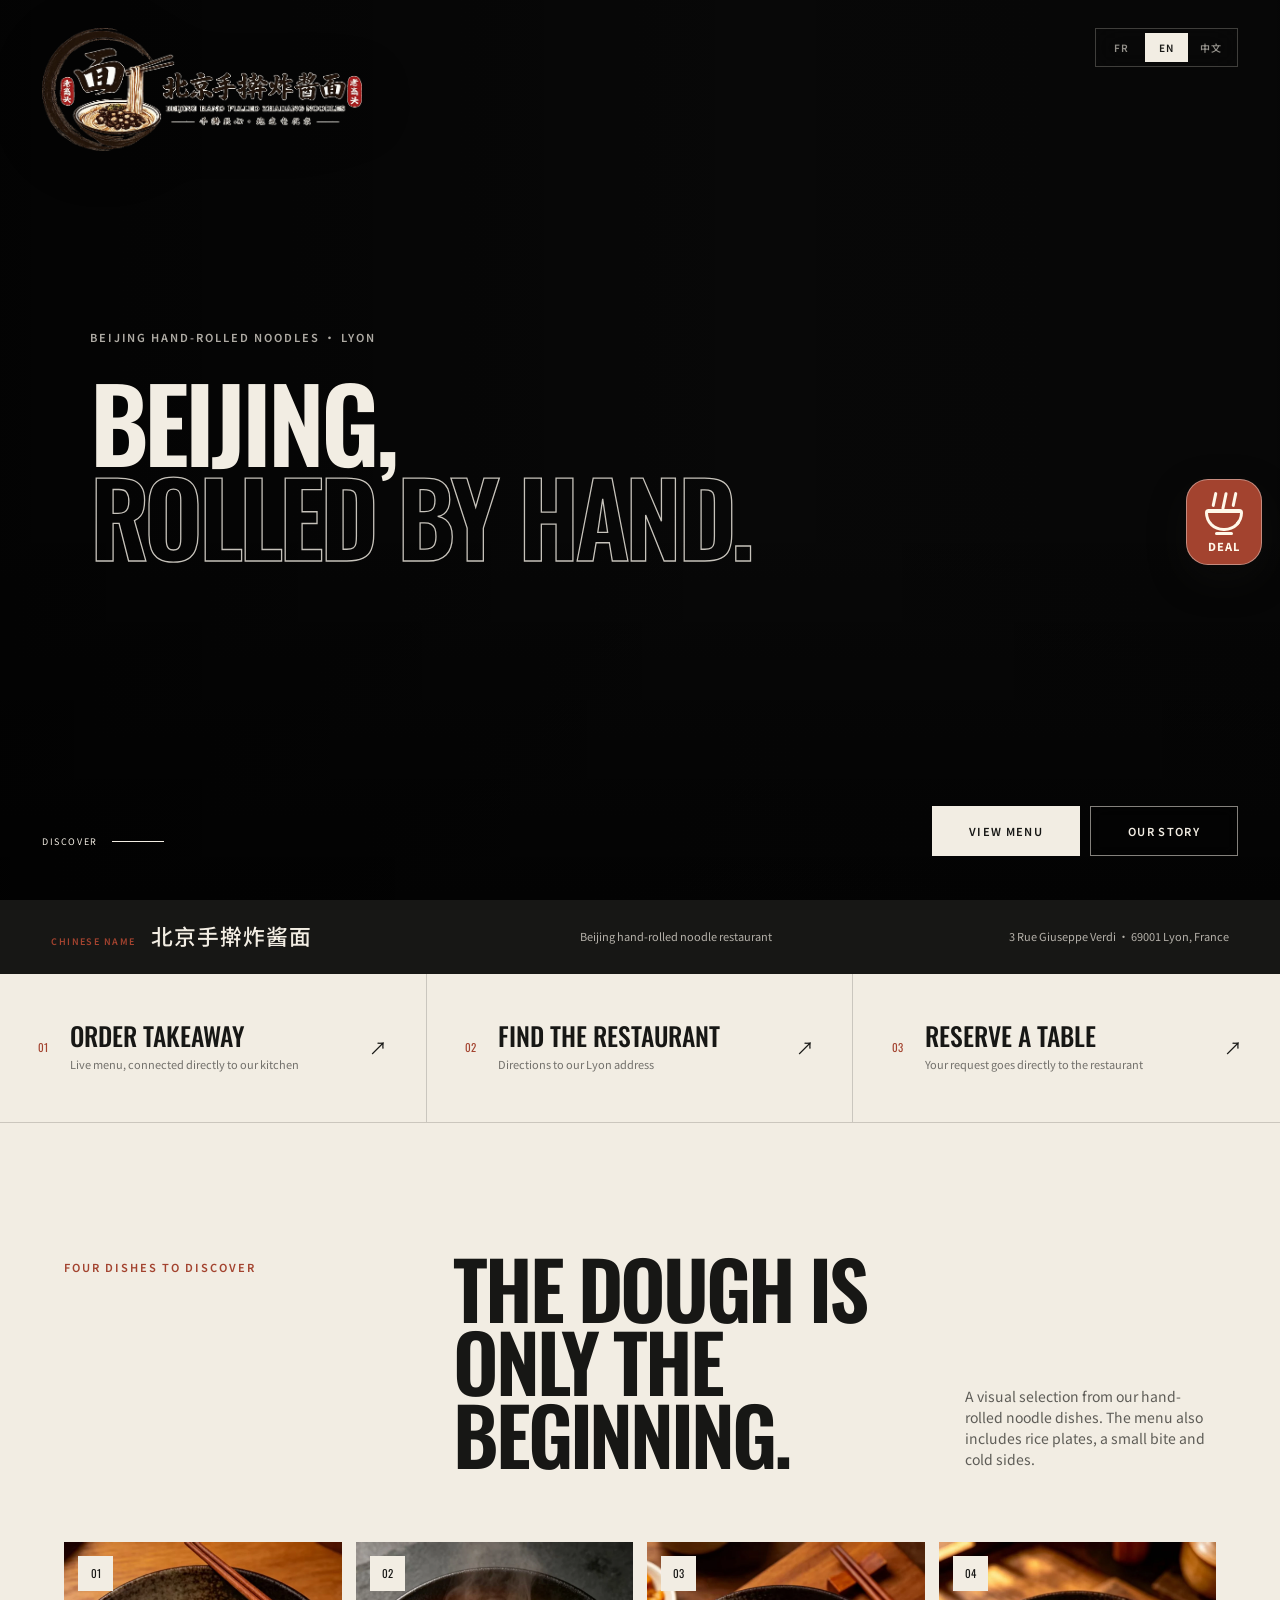
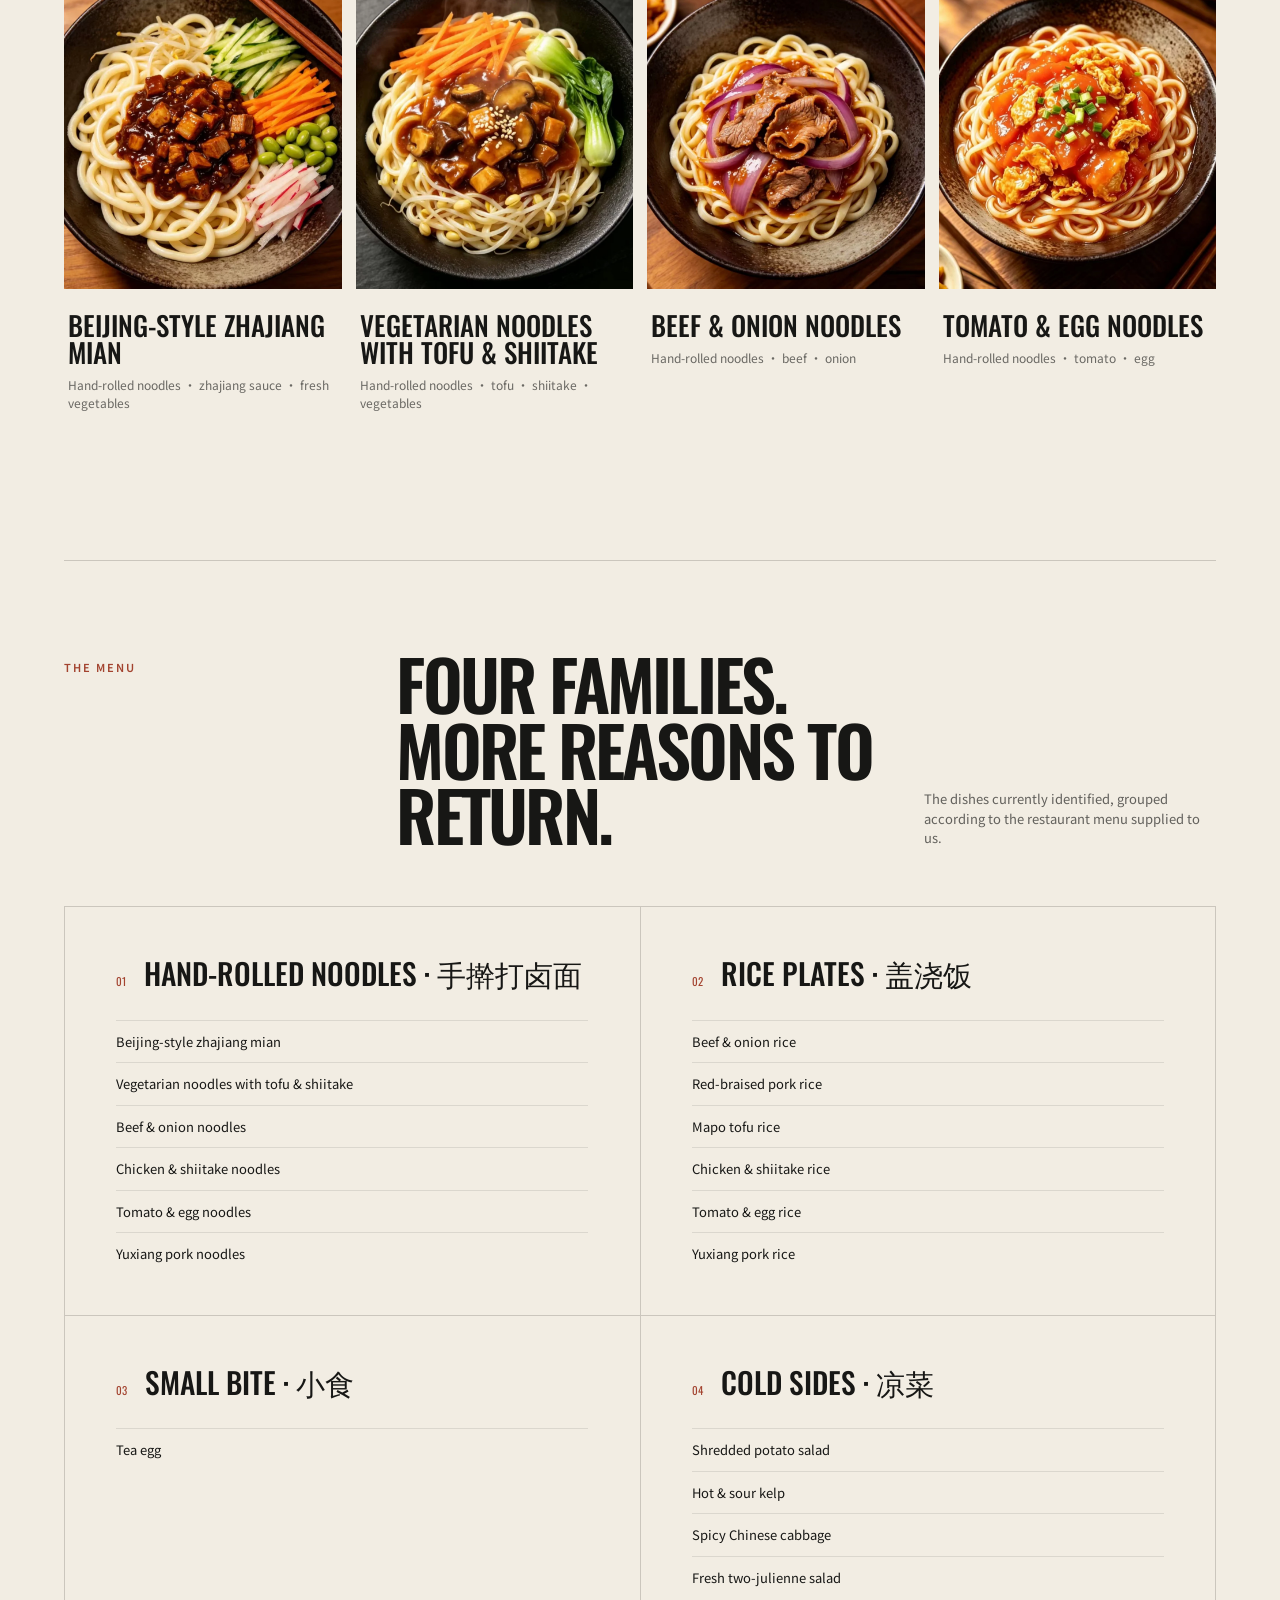
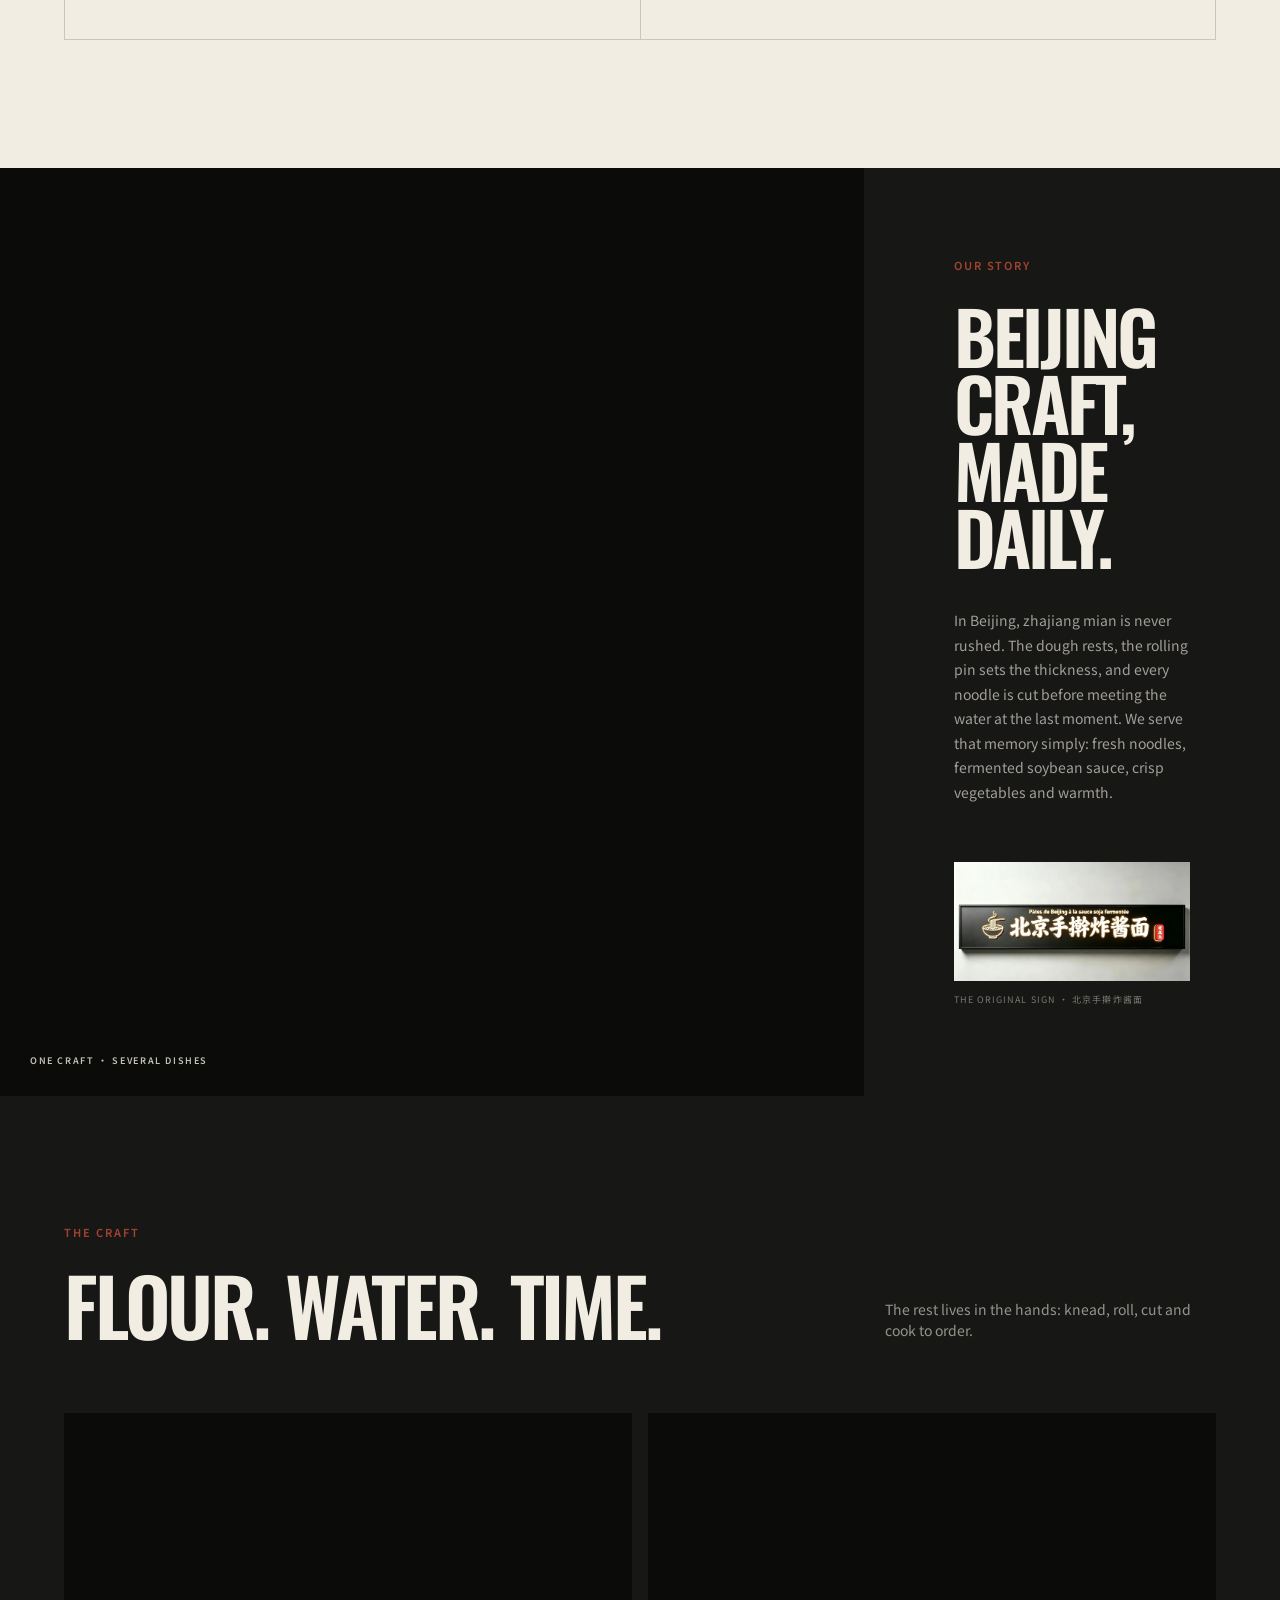
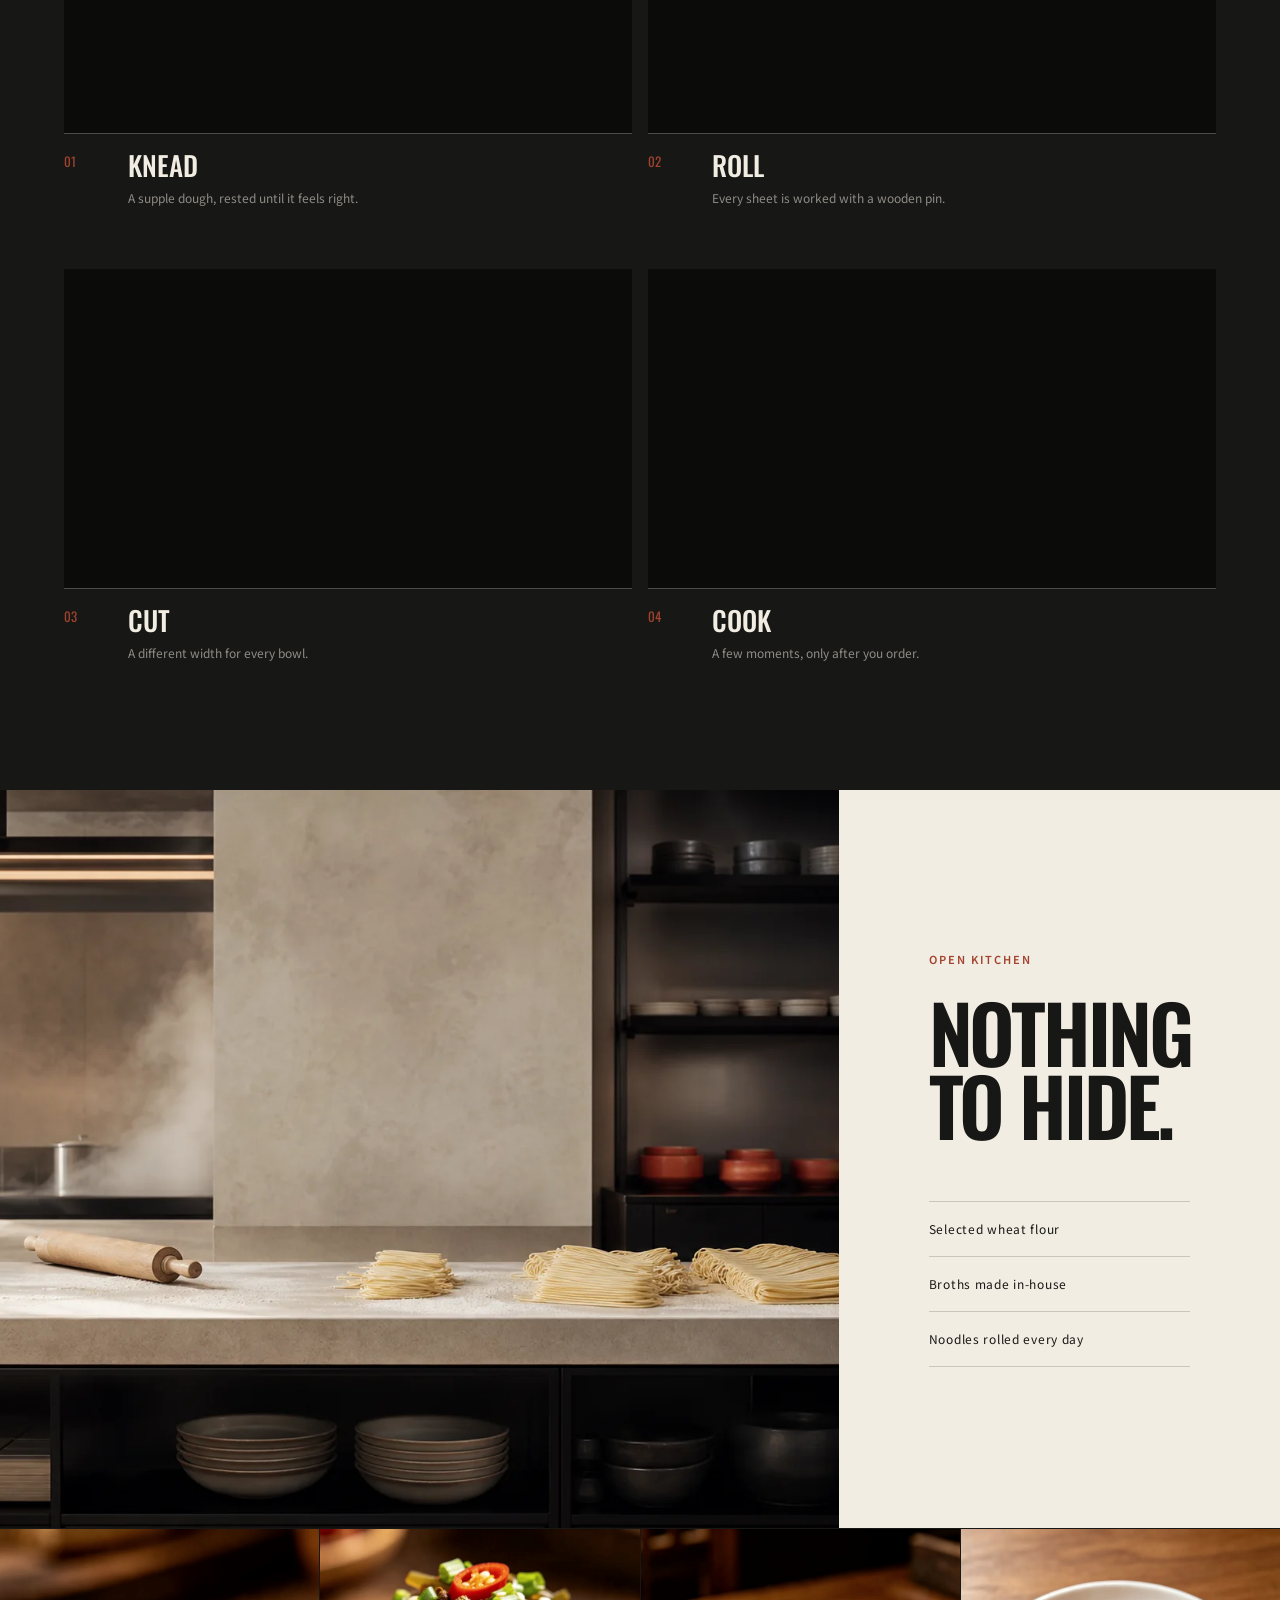
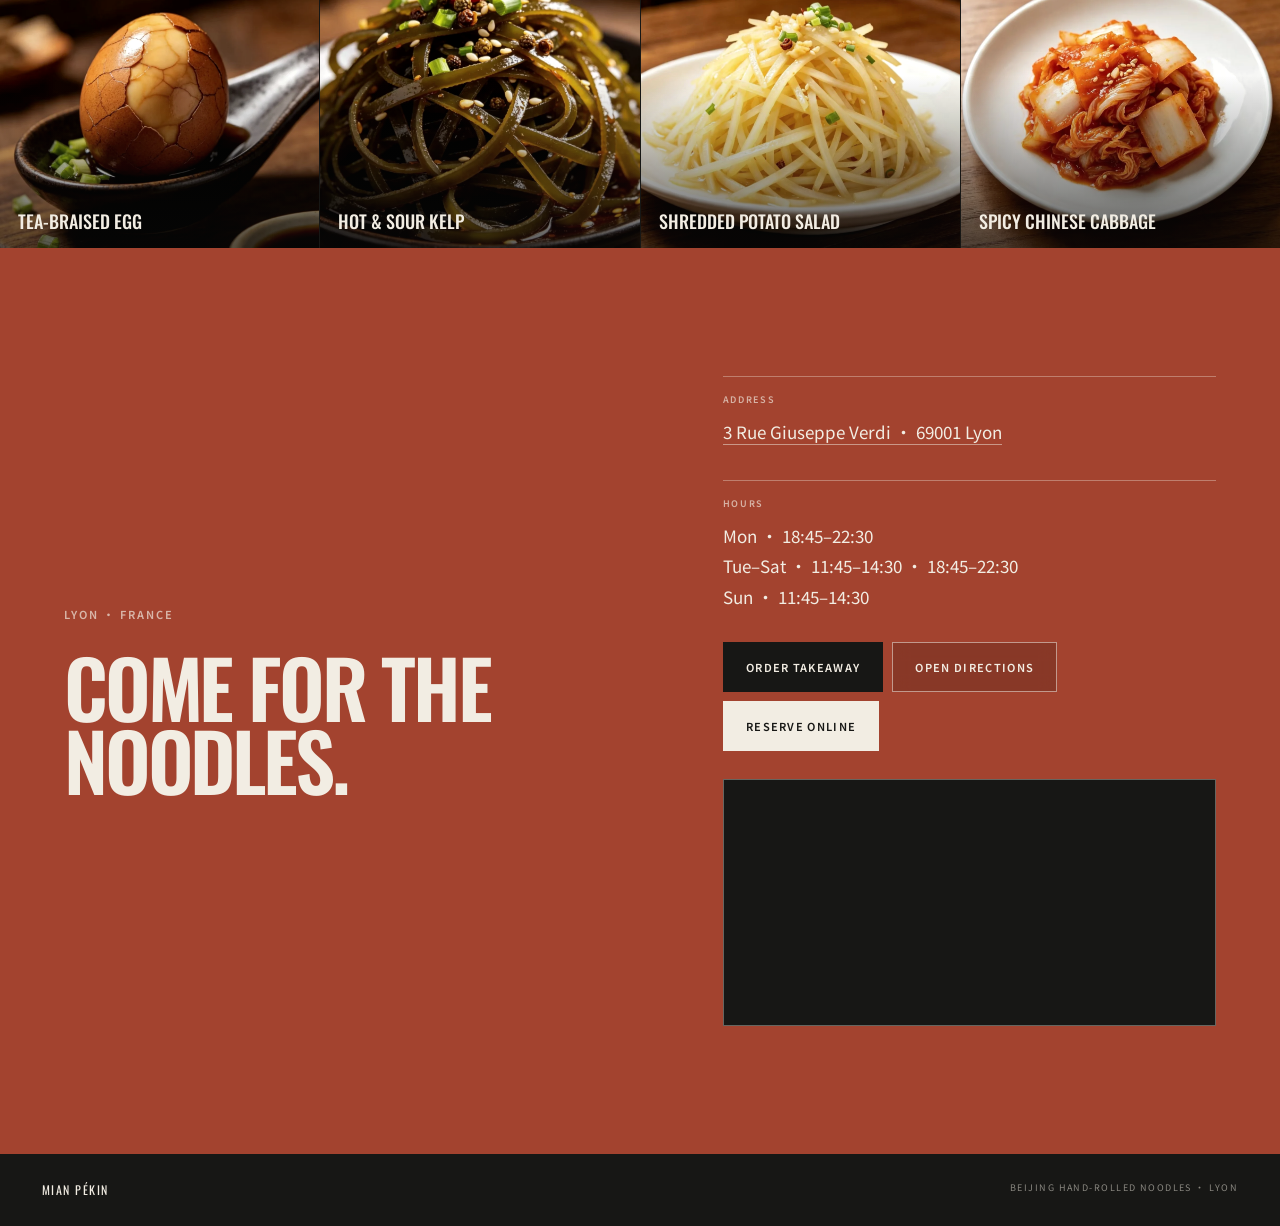
==== index.html @ 77bd822d "Publish next-day promotion windows" ====
<!doctype html>
<html lang="fr">
  <head>
    <meta charset="UTF-8" />
    <meta name="viewport" content="width=device-width, initial-scale=1.0" />
    <meta
      name="google-site-verification"
      content="isKK1eiIWXQxp0a6sQ9VFf35K10Km4C1ZCRaQPZVmss"
    />
    <meta
      name="description"
      content="Mian Pékin（中文名：北京手擀炸酱面）是位于法国里昂 69001 的北京手擀面餐厅。Nouilles artisanales de Pékin à Lyon."
    />
    <meta property="og:title" content="Mian Pékin — 北京手擀炸酱面" />
    <meta
      property="og:description"
      content="Nouilles artisanales de Pékin · plusieurs recettes, un même geste."
    />
    <meta property="og:image" content="https://mian.kaito-w.com/og-v2.png" />
    <meta property="og:type" content="website" />
    <meta property="og:locale" content="fr_FR" />
    <link rel="canonical" href="https://mian.kaito-w.com/" />
    <link rel="alternate" hreflang="fr" href="https://mian.kaito-w.com/" />
    <link rel="alternate" hreflang="en" href="https://mian.kaito-w.com/en/" />
    <link rel="alternate" hreflang="zh-CN" href="https://mian.kaito-w.com/zh/" />
    <link rel="alternate" hreflang="x-default" href="https://mian.kaito-w.com/" />
    <link rel="icon" type="image/png" href="/favicon.png" />
    <link rel="apple-touch-icon" href="/favicon.png" />
    <link rel="preconnect" href="https://fonts.googleapis.com" />
    <link rel="preconnect" href="https://fonts.gstatic.com" crossorigin />
    <link
      href="https://fonts.googleapis.com/css2?family=Noto+Sans+SC:wght@400;500;600&family=Oswald:wght@500;600&display=swap"
      rel="stylesheet"
    />
    <title>Mian Pékin｜北京手擀炸酱面｜Lyon 69001</title>
    <script type="application/ld+json">
      {
        "@context": "https://schema.org",
        "@type": "Restaurant",
        "@id": "https://mian.kaito-w.com/#restaurant",
        "name": "Mian Pékin",
        "alternateName": "北京手擀炸酱面",
        "description": "Mian Pékin（中文名：北京手擀炸酱面）是位于法国里昂 69001 的北京手擀面餐厅。",
        "url": "https://mian.kaito-w.com/",
        "menu": "https://mian.kaito-w.com/order/",
        "image": "https://mian.kaito-w.com/og-v2.png",
        "logo": "https://mian.kaito-w.com/images/brand-logo.webp",
        "telephone": "+33472008164",
        "priceRange": "€€",
        "servesCuisine": ["Beijing cuisine", "Chinese noodles", "北京菜", "手擀面", "炸酱面"],
        "address": {
          "@type": "PostalAddress",
          "streetAddress": "3 Rue Giuseppe Verdi",
          "postalCode": "69001",
          "addressLocality": "Lyon",
          "addressCountry": "FR"
        },
        "geo": {
          "@type": "GeoCoordinates",
          "latitude": 45.7670061,
          "longitude": 4.8366817
        },
        "hasMap": "https://www.google.com/maps?cid=14607582231865820363",
        "sameAs": ["https://www.google.com/maps?cid=14607582231865820363"],
        "openingHoursSpecification": [
          {
            "@type": "OpeningHoursSpecification",
            "dayOfWeek": "Monday",
            "opens": "18:45",
            "closes": "22:30"
          },
          {
            "@type": "OpeningHoursSpecification",
            "dayOfWeek": ["Tuesday", "Wednesday", "Thursday", "Friday", "Saturday"],
            "opens": "11:45",
            "closes": "14:30"
          },
          {
            "@type": "OpeningHoursSpecification",
            "dayOfWeek": ["Tuesday", "Wednesday", "Thursday", "Friday", "Saturday"],
            "opens": "18:45",
            "closes": "22:30"
          },
          {
            "@type": "OpeningHoursSpecification",
            "dayOfWeek": "Sunday",
            "opens": "11:45",
            "closes": "14:30"
          }
        ]
      }
    </script>
    <script type="module" crossorigin src="/assets/standalone-K_2HH1fZ.js"></script>
    <script type="module" crossorigin src="/assets/main-BOmtZV3b.js"></script>
    <link rel="stylesheet" crossorigin href="/assets/standalone-WOeRdaF9.css">
  </head>
  <body>
    <div id="root">
      <main class="seo-fallback">
        <p>Mian Pékin · Lyon</p>
        <h1>Mian Pékin</h1>
        <p lang="zh-CN"><strong>中文名：北京手擀炸酱面</strong></p>
        <p>Restaurant de nouilles artisanales de Pékin à Lyon 69001.</p>
        <address>3 Rue Giuseppe Verdi, 69001 Lyon, France</address>
        <nav aria-label="Langues">
          <a href="/">Français</a>
          <a href="/en/" hreflang="en">English</a>
          <a href="/zh/" hreflang="zh-CN">中文</a>
        </nav>
      </main>
    </div>
  </body>
</html>
---- assets/standalone-WOeRdaF9.css ----
:root{--ivory:#f2ede3;--ivory-soft:#e9e1d4;--charcoal:#171715;--red:#a3432f;--line-light:#f2ede33d;--line-dark:#1717152e;--paper:var(--ivory);--cream:var(--ivory);--ink:var(--charcoal);--muted:#1717159e;--line:#17171529;--red-dark:#843421;--shadow:0 24px 64px #17171524}*{box-sizing:border-box}html{scroll-behavior:smooth;background:var(--charcoal)}body{background:var(--ivory);color:var(--charcoal);font-family:var(--font-body), "Helvetica Neue", sans-serif;text-rendering:optimizelegibility;margin:0;font-size:16px;line-height:1.5}button,input,select{font:inherit}button,a{-webkit-tap-highlight-color:transparent}button{color:inherit}a{color:inherit;text-decoration:none}img,video{max-width:100%;display:block}.sr-only{clip:rect(0, 0, 0, 0);white-space:nowrap;border:0;width:1px;height:1px;margin:-1px;padding:0;position:absolute;overflow:hidden}.seo-fallback{background:var(--charcoal);min-height:100vh;color:var(--ivory);text-align:center;place-content:center;gap:14px;padding:32px;display:grid}.seo-fallback h1,.seo-fallback p,.seo-fallback address{margin:0}.seo-fallback h1{font-family:var(--font-display), sans-serif;text-transform:uppercase;font-size:clamp(52px,9vw,112px)}.seo-fallback nav{justify-content:center;gap:18px;margin-top:12px;display:flex}.seo-fallback a{color:var(--ivory);text-underline-offset:4px;text-decoration:underline}.hero{min-height:100svh;color:var(--ivory);background:#090909;position:relative;overflow:hidden}.hero-video,.hero-shade{width:100%;height:100%;position:absolute;inset:0}.hero-video{object-fit:cover;object-position:center;transform-origin:50% 70%;animation:12s ease-in-out infinite alternate hero-scale}.hero-shade{pointer-events:none;background:linear-gradient(90deg,#000000a1 0%,#00000026 58%,#00000047 100%),linear-gradient(#0000 56%,#0000008f 100%)}.site-header{z-index:2;justify-content:space-between;align-items:flex-start;padding:28px 42px;display:flex;position:relative}.wordmark{width:clamp(250px,25vw,370px);transition:opacity .22s;display:block}.wordmark:hover{opacity:.82}.wordmark img{filter:drop-shadow(0 8px 24px #00000057);width:100%;height:auto}.language-switch{border:1px solid var(--line-light);-webkit-backdrop-filter:blur(14px);backdrop-filter:blur(14px);background:#0c0c0c47;align-items:center;gap:2px;padding:4px;display:flex}.language-switch a{color:#f2ede399;letter-spacing:.12em;cursor:pointer;background:0 0;border:0;place-items:center;min-width:43px;padding:7px 8px;font-size:10px;font-weight:600;transition:color .22s,background .22s;display:grid}.language-switch a.is-active{background:var(--ivory);color:var(--charcoal)}.hero-copy{z-index:2;max-width:980px;position:absolute;top:50%;left:clamp(24px,7vw,110px);transform:translateY(-52%)}.hero-eyebrow,.section-label{color:var(--red);letter-spacing:.18em;text-transform:uppercase;margin:0 0 28px;font-size:11px;font-weight:600}.hero-eyebrow{color:var(--ivory);opacity:.72}.hero h1,.section-heading h2,.brand-story h2,.process h2,.kitchen h2,.visit h2,.booking-dialog h2{font-family:var(--font-display), sans-serif;letter-spacing:-.04em;text-transform:uppercase;margin:0;font-weight:600;line-height:.92}.hero h1{font-size:clamp(58px,8vw,128px)}.hero h1 span{display:block}.hero h1 span:last-child{color:#0000;-webkit-text-stroke:1.3px #f2ede3d1}.hero-actions{z-index:2;gap:10px;display:flex;position:absolute;bottom:44px;right:42px}.button{letter-spacing:.12em;text-transform:uppercase;cursor:pointer;border:1px solid #0000;min-width:148px;min-height:50px;padding:14px 22px;font-size:11px;font-weight:600;transition:transform .22s,background .22s,color .22s}.button:hover{transform:scale(1.025)}.button:focus-visible,.language-switch a:focus-visible,.scroll-cue:focus-visible,.dialog-close:focus-visible,.text-button:focus-visible{outline:2px solid var(--red);outline-offset:3px}.button-light{background:var(--ivory);color:var(--charcoal)}.button-outline{color:var(--ivory);-webkit-backdrop-filter:blur(8px);backdrop-filter:blur(8px);background:#00000029;border-color:#f2ede38a}.button-dark{background:var(--charcoal);color:var(--ivory)}.scroll-cue{z-index:2;color:var(--ivory);letter-spacing:.18em;text-transform:uppercase;cursor:pointer;background:0 0;border:0;align-items:center;gap:14px;padding:8px 0;font-size:9px;display:flex;position:absolute;bottom:44px;left:42px}.scroll-line{background:var(--ivory);transform-origin:0;width:52px;height:1px;animation:2.4s ease-in-out infinite line-pulse;display:block}.service-actions{border-bottom:1px solid var(--line-dark);background:var(--ivory);grid-template-columns:repeat(3,minmax(0,1fr));display:grid}.entity-summary{border-bottom:1px solid var(--line-dark);background:var(--charcoal);color:var(--ivory);grid-template-columns:1.25fr 1fr auto;align-items:center;gap:28px;padding:20px clamp(24px,4vw,64px);display:grid}.entity-summary div{align-items:baseline;gap:16px;display:flex}.entity-summary span{color:var(--red);letter-spacing:.16em;text-transform:uppercase;font-size:9px;font-weight:600}.entity-summary strong{letter-spacing:.04em;font-size:clamp(17px,1.7vw,24px);font-weight:500}.entity-summary p{color:#f2ede3b8;margin:0;font-size:11px;line-height:1.5}.entity-summary p:last-child{text-align:right}.service-action{border-right:1px solid var(--line-dark);grid-template-columns:auto minmax(0,1fr) auto;align-items:center;gap:22px;min-height:148px;padding:32px clamp(24px,3vw,48px);transition:background .22s,color .22s;display:grid}.service-action:last-child{border-right:0}.service-action:hover{background:var(--charcoal);color:var(--ivory)}.service-action>span{color:var(--red);font-family:var(--font-display), sans-serif;font-size:11px}.service-action div{gap:8px;display:grid}.service-action strong{font-family:var(--font-display), sans-serif;text-transform:uppercase;font-size:clamp(20px,2vw,30px);font-weight:500;line-height:1}.service-action small{color:#17171594;max-width:310px;font-size:11px}.service-action:hover small{color:#f2ede394}.service-action>b{font-size:18px;font-weight:400}.section-pad{padding:clamp(92px,10vw,156px) clamp(24px,5vw,76px)}.signatures{background:var(--ivory)}.section-heading{grid-template-columns:1fr 1.35fr .72fr;align-items:end;gap:40px;margin-bottom:72px;display:grid}.section-heading .section-label{align-self:start;margin-top:8px}.section-heading h2,.brand-story h2,.process h2,.kitchen h2,.visit h2{white-space:pre-line;font-size:clamp(52px,6.2vw,96px)}.section-heading>p:last-child,.process-head>p{color:#171715ad;max-width:390px;margin:0;font-size:14px}.product-grid{grid-template-columns:repeat(4,minmax(0,1fr));gap:14px;display:grid}.product-card{min-width:0}.product-image-wrap{aspect-ratio:4/5;background:var(--ivory-soft);position:relative;overflow:hidden}.product-image-wrap img{object-fit:cover;width:100%;height:100%;transition:transform .7s cubic-bezier(.2,.7,.2,1)}.product-card:hover .product-image-wrap img{transform:scale(1.035)}.product-number{background:var(--ivory);width:35px;height:35px;color:var(--charcoal);font-family:var(--font-display), sans-serif;place-items:center;font-size:11px;display:grid;position:absolute;top:14px;left:14px}.product-copy{border-top:1px solid #0000;padding:22px 4px 8px}.product-copy h3,.process-copy h3{font-family:var(--font-display), sans-serif;text-transform:uppercase;margin:0;font-size:27px;font-weight:500;line-height:1}.product-copy p,.process-copy p{color:#1717159e;margin:10px 0 0;font-size:12px}.menu-overview{border-top:1px solid var(--line-dark);margin-top:clamp(92px,11vw,170px);padding-top:clamp(60px,7vw,100px)}.menu-overview-head{grid-template-columns:.72fr 1.2fr .72fr;align-items:end;gap:40px;margin-bottom:58px;display:grid}.menu-overview-head .section-label{align-self:start;margin-top:8px}.menu-overview-head h2{font-family:var(--font-display), sans-serif;letter-spacing:-.04em;text-transform:uppercase;white-space:pre-line;margin:0;font-size:clamp(44px,5.4vw,82px);font-weight:600;line-height:.95}.menu-overview-head>p:last-child{color:#171715a8;max-width:390px;margin:0;font-size:13px}.menu-category-grid{border-top:1px solid var(--line-dark);border-left:1px solid var(--line-dark);grid-template-columns:repeat(2,minmax(0,1fr));display:grid}.menu-category{border-right:1px solid var(--line-dark);border-bottom:1px solid var(--line-dark);padding:clamp(28px,4vw,54px)}.menu-category-title{align-items:baseline;gap:18px;margin-bottom:30px;display:flex}.menu-category-title>span{color:var(--red);font-family:var(--font-display), sans-serif;font-size:11px}.menu-category h3{font-family:var(--font-display), sans-serif;text-transform:uppercase;margin:0;font-size:clamp(24px,2.3vw,36px);font-weight:500;line-height:1.05}.menu-category ul{margin:0;padding:0;list-style:none}.menu-category li{border-top:1px solid #1717151a;padding:11px 0;font-size:13px}.menu-category li:last-child{padding-bottom:0}.brand-story{background:var(--charcoal);min-height:88vh;color:var(--ivory);grid-template-columns:minmax(0,1.35fr) minmax(360px,.65fr);display:grid}.brand-film{background:#0b0b0a;min-height:680px;position:relative;overflow:hidden}.brand-film video{object-fit:cover;filter:saturate(.82)contrast(1.03);width:100%;height:100%}.brand-film:after{content:"";pointer-events:none;background:linear-gradient(#0000 55%,#0a0a0985);position:absolute;inset:0}.brand-film>span{z-index:1;color:#f2ede3cc;letter-spacing:.18em;text-transform:uppercase;font-size:9px;font-weight:600;position:absolute;bottom:28px;left:30px}.brand-copy{flex-direction:column;justify-content:center;min-width:0;padding:clamp(58px,7vw,112px);display:flex}.brand-copy .section-label{color:var(--red)}.brand-story h2{max-width:680px;font-size:clamp(50px,5.7vw,88px)}.brand-copy>p:not(.section-label){color:#f2ede3a3;max-width:610px;margin:38px 0 0;font-size:14px;line-height:1.75}.brand-sign{margin:58px 0 0}.brand-sign img{aspect-ratio:2;object-fit:cover;object-position:center;width:100%}.brand-sign figcaption{color:#f2ede373;letter-spacing:.12em;text-transform:uppercase;margin-top:12px;font-size:9px}.process{background:var(--charcoal);color:var(--ivory)}.process-head{grid-template-columns:1.4fr .6fr;align-items:end;gap:50px;margin-bottom:72px;display:grid}.process-head .section-label{color:var(--red)}.process-head>p{color:#f2ede394}.process-grid{grid-template-columns:repeat(2,minmax(0,1fr));gap:62px 16px;display:grid}.process-video-wrap{aspect-ratio:16/9;background:#0b0b0a;overflow:hidden}.process-video-wrap video{object-fit:cover;filter:saturate(.65)contrast(1.08);width:100%;height:100%;transition:transform .7s}.process-card:hover video{transform:scale(1.025)}.process-copy{border-top:1px solid var(--line-light);grid-template-columns:46px 1fr;gap:18px;padding-top:18px;display:grid}.process-copy>span{color:var(--red);font-family:var(--font-display), sans-serif;font-size:13px}.process-copy p{color:#f2ede38c}.kitchen{background:var(--ivory);grid-template-columns:1.58fr .72fr;min-height:82vh;display:grid}.kitchen-section{background:var(--ivory)}.kitchen-image{min-height:650px;overflow:hidden}.kitchen-image img{object-fit:cover;width:100%;height:100%}.kitchen-copy{flex-direction:column;justify-content:center;padding:clamp(48px,7vw,110px);display:flex}.kitchen h2{max-width:520px}.kitchen ul{margin:60px 0 0;padding:0;list-style:none}.kitchen li{border-top:1px solid var(--line-dark);letter-spacing:.06em;padding:18px 0;font-size:12px}.kitchen li:last-child{border-bottom:1px solid var(--line-dark)}.ingredient-gallery{background:var(--charcoal);grid-template-columns:repeat(4,minmax(0,1fr));gap:1px;padding:1px 0 0;display:grid}.ingredient-card{aspect-ratio:1;background:var(--charcoal);margin:0;position:relative;overflow:hidden}.ingredient-card img{object-fit:cover;filter:saturate(.86)contrast(1.03);width:100%;height:100%;transition:transform .7s cubic-bezier(.2,.7,.2,1)}.ingredient-card:after{content:"";pointer-events:none;background:linear-gradient(#0000 46%,#080807a8);position:absolute;inset:0}.ingredient-card:hover img{transform:scale(1.035)}.ingredient-card figcaption{z-index:1;color:var(--ivory);font-family:var(--font-display), sans-serif;text-transform:uppercase;font-size:18px;font-weight:500;line-height:1.1;position:absolute;bottom:17px;left:18px;right:18px}.visit{background:var(--red);min-height:75vh;color:var(--ivory);grid-template-columns:1.08fr .92fr;align-items:center;gap:80px;display:grid}.visit .section-label{color:var(--ivory);opacity:.68}.visit h2{max-width:720px}.visit-details{gap:30px;display:grid}.visit-panel{gap:28px;display:grid}.visit-details>div{border-top:1px solid #f2ede359;padding-top:16px}.visit-details span{letter-spacing:.18em;text-transform:uppercase;opacity:.65;margin-bottom:12px;font-size:9px;font-weight:600;display:block}.visit-details a,.visit-details p{margin:0 0 5px;font-size:17px}.visit-details a{border-bottom:1px solid #f2ede380;display:inline-block}.visit-actions{flex-wrap:wrap;gap:9px;display:flex}.visit-actions .button{place-items:center;min-width:0;display:inline-grid}.visit-map{aspect-ratio:16/8;background:var(--charcoal);border:1px solid #f2ede35c;overflow:hidden}.visit-map iframe{filter:grayscale()contrast(1.05);border:0;width:100%;height:100%}footer{background:var(--charcoal);color:#f2ede385;letter-spacing:.16em;text-transform:uppercase;justify-content:space-between;padding:27px 42px;font-size:9px;display:flex}footer span:first-child{color:var(--ivory);font-family:var(--font-display), sans-serif;font-size:12px}.booking-backdrop{z-index:30;-webkit-backdrop-filter:blur(8px);backdrop-filter:blur(8px);background:#080807bd;place-items:center;padding:20px;animation:.22s both fade-in;display:grid;position:fixed;inset:0}.booking-dialog{background:var(--ivory);width:min(620px,100%);max-height:calc(100svh - 40px);color:var(--charcoal);padding:clamp(34px,6vw,70px);animation:.26s both dialog-in;position:relative;overflow:auto}.booking-dialog h2{margin-bottom:40px;font-size:clamp(48px,7vw,78px)}.dialog-close{border:1px solid var(--line-dark);cursor:pointer;background:0 0;width:38px;height:38px;font-size:25px;line-height:1;position:absolute;top:18px;right:20px}.booking-dialog form{grid-template-columns:1fr 1fr;gap:20px;display:grid}.booking-dialog label{gap:7px;display:grid}.booking-dialog label span{letter-spacing:.14em;text-transform:uppercase;font-size:9px;font-weight:600}.booking-dialog input,.booking-dialog select{border:1px solid var(--line-dark);width:100%;min-height:50px;color:var(--charcoal);background:0 0;border-radius:0;outline:none;padding:10px 12px}.booking-dialog input:focus,.booking-dialog select:focus{border-color:var(--red)}.form-submit{grid-column:1/-1;margin-top:8px}.booking-success{align-content:center;min-height:300px;display:grid}.booking-success h2{margin-bottom:22px}.booking-success p{color:#171715a6;max-width:430px}.success-mark{background:var(--red);width:44px;height:44px;color:var(--ivory);place-items:center;margin-bottom:24px;display:grid}.text-button{border:0;border-bottom:1px solid var(--charcoal);letter-spacing:.12em;text-transform:uppercase;cursor:pointer;background:0 0;justify-self:start;margin-top:25px;padding:0 0 4px;font-size:11px;font-weight:600}.reveal{opacity:0;transition:opacity .7s,transform .7s cubic-bezier(.2,.7,.2,1);transform:translateY(22px)scale(.992)}.reveal.is-visible{opacity:1;transform:translateY(0)scale(1)}.product-card:nth-child(2),.process-card:nth-child(2){transition-delay:70ms}.product-card:nth-child(3),.process-card:nth-child(3){transition-delay:.14s}.product-card:nth-child(4),.process-card:nth-child(4){transition-delay:.21s}@keyframes hero-scale{0%{transform:scale(1.12)}to{transform:scale(1.16)}}@keyframes line-pulse{0%,to{opacity:.55;transform:scaleX(.38)}50%{opacity:1;transform:scaleX(1)}}@keyframes fade-in{0%{opacity:0}}@keyframes dialog-in{0%{opacity:0;transform:scale(.975)}}@media (width<=1040px){.section-heading,.menu-overview-head{grid-template-columns:.55fr 1.2fr}.section-heading>p:last-child,.menu-overview-head>p:last-child{grid-column:2}.product-grid{grid-template-columns:repeat(2,minmax(0,1fr));gap:46px 14px}.brand-story{grid-template-columns:1.08fr .92fr}.brand-film{min-height:620px}.brand-copy{padding:64px 42px}.kitchen{grid-template-columns:1.25fr .75fr}.visit{grid-template-columns:1fr .78fr}.service-action{gap:16px;min-height:132px;padding:28px 24px}}@media (width<=720px){.site-header{padding:22px 20px}.wordmark{width:min(56vw,232px)}.language-switch a{min-width:37px;padding-inline:5px}.hero-copy{max-width:calc(100% - 40px);top:47%;left:20px}.hero h1{font-size:clamp(50px,15.5vw,76px)}.hero-actions{gap:8px;bottom:28px;left:20px;right:20px}.hero-actions .button{flex:1;min-width:0;padding-inline:12px}.scroll-cue{display:none}.section-pad{padding:88px 20px}.service-actions{grid-template-columns:1fr}.entity-summary{grid-template-columns:1fr;gap:8px;padding:22px 20px}.entity-summary div{justify-content:space-between}.entity-summary p:last-child{text-align:left}.service-action{border-right:0;border-bottom:1px solid var(--line-dark);min-height:112px}.service-action:last-child{border-bottom:0}.section-heading,.menu-overview-head,.process-head{margin-bottom:50px;display:block}.section-heading h2,.brand-story h2,.process h2,.kitchen h2,.visit h2{margin-bottom:24px;font-size:clamp(48px,15vw,72px)}.section-heading>p:last-child,.menu-overview-head>p:last-child,.process-head>p{font-size:13px}.menu-overview-head h2{margin-bottom:24px;font-size:clamp(42px,13vw,64px)}.menu-category-grid{grid-template-columns:1fr}.menu-category{padding:32px 24px}.product-grid,.process-grid{grid-template-columns:1fr;gap:50px}.brand-story{flex-direction:column;min-height:0;display:flex}.brand-film{aspect-ratio:4/3;min-height:0}.brand-copy{padding:82px 20px}.brand-copy>p:not(.section-label){margin-top:24px;font-size:13px}.brand-sign{margin-top:42px}.product-image-wrap{aspect-ratio:4/4.7}.process-grid{gap:54px}.kitchen{flex-direction:column;min-height:0;display:flex}.kitchen-image{aspect-ratio:4/3;min-height:0}.kitchen-copy{padding:82px 20px}.kitchen ul{margin-top:40px}.ingredient-gallery{grid-template-columns:repeat(2,minmax(0,1fr))}.ingredient-card figcaption{font-size:16px;bottom:12px;left:12px;right:12px}.visit{min-height:0;display:block}.visit-title{margin-bottom:60px}.visit-actions{grid-template-columns:1fr;display:grid}.visit-actions .button{width:100%}.visit-map{aspect-ratio:4/3}footer{padding:24px 20px}footer span:last-child{display:none}.booking-dialog{padding:58px 24px 32px}.booking-dialog form{grid-template-columns:1fr}.form-submit{grid-column:auto}}body.promotion-dialog-open{overflow:hidden}.promotion-float{z-index:45;background:var(--red);color:#fff8e9;cursor:pointer;border:1px solid #ffffff61;border-radius:22px;place-items:center;gap:1px;width:76px;min-height:86px;padding:9px 6px 7px;transition:transform .18s,background .18s,box-shadow .18s;display:grid;position:fixed;top:58%;right:18px;transform:translateY(-50%);box-shadow:0 14px 38px #1717154d}.promotion-float:hover,.promotion-float:focus-visible{background:var(--red-dark);transform:translateY(-50%)scale(1.04);box-shadow:0 18px 44px #17171561}.promotion-bowl-icon{width:42px;height:42px;position:relative}.promotion-bowl-icon i{background:currentColor;border-radius:999px;width:3px;height:15px;position:absolute;top:1px;transform:rotate(12deg)}.promotion-bowl-icon i:first-child{left:10px}.promotion-bowl-icon i:nth-child(2){height:18px;left:20px}.promotion-bowl-icon i:nth-child(3){left:30px}.promotion-bowl-icon b{border:3px solid;border-top-width:4px;border-radius:4px 4px 20px 20px;height:22px;position:absolute;bottom:2px;left:2px;right:2px}.promotion-bowl-icon b:after{content:"";background:currentColor;border-radius:999px;height:3px;position:absolute;bottom:-7px;left:7px;right:7px}.promotion-float>span{letter-spacing:.08em;font-size:11px;font-weight:800}.promotion-float>strong{border:2px solid var(--ivory);background:var(--charcoal);width:27px;height:27px;color:var(--ivory);border-radius:50%;place-items:center;font-size:11px;display:grid;position:absolute;top:-8px;right:-7px}.promotion-overlay{z-index:100;-webkit-backdrop-filter:blur(12px);backdrop-filter:blur(12px);background:#0c0c0bc2;place-items:center;padding:24px;display:grid;position:fixed;inset:0}.promotion-dialog{background:var(--ivory);overscroll-behavior:contain;border:1px solid #ffffff2e;border-radius:22px;width:min(960px,100%);max-height:min(92svh,920px);position:relative;overflow:auto;box-shadow:0 34px 90px #00000070}.promotion-close{z-index:4;float:right;width:38px;height:38px;color:var(--ivory);cursor:pointer;-webkit-backdrop-filter:blur(8px);backdrop-filter:blur(8px);background:#171715bd;border:1px solid #ffffff47;border-radius:50%;place-items:center;margin:14px 14px -52px 0;font-size:25px;line-height:1;display:grid;position:sticky;top:14px}.promotion-head{background:radial-gradient(circle at 86% 12%, #a3432f7a, transparent 34%), var(--charcoal);color:var(--ivory);padding:50px 52px 32px}.promotion-kicker{color:#d98a73;letter-spacing:.15em;text-transform:uppercase;margin:0 0 10px;font-size:11px;font-weight:800}.promotion-head h2,.promotion-success h2{font-family:var(--font-display), sans-serif;text-transform:uppercase;margin:0;font-size:clamp(42px,6vw,72px);font-weight:600;line-height:.96}.promotion-head>p:not(.promotion-kicker){color:#f2ede3bd;max-width:640px;margin:18px 0 0}.promotion-price{align-items:baseline;gap:12px;margin-top:22px;display:flex}.promotion-price del{color:#f2ede385;font-size:19px}.promotion-price strong{color:#f2aa8f;font-family:var(--font-display), sans-serif;font-size:40px;line-height:1}.promotion-price span{color:#f2ede399;font-size:12px}.promotion-head ul{flex-wrap:wrap;gap:8px;margin:24px 0 0;padding:0;display:flex}.promotion-head li{color:#f2ede3cc;border:1px solid #f2ede333;border-radius:999px;padding:6px 9px;font-size:11px;list-style:none}.promotion-form{gap:26px;padding:34px 52px 46px;display:grid}.promotion-form fieldset{border:0;min-width:0;margin:0;padding:0}.promotion-form legend{width:100%;color:var(--charcoal);margin-bottom:10px;font-weight:700}.promotion-form legend small{float:right;color:var(--muted);font-weight:500}.promotion-services{grid-template-columns:repeat(2,minmax(0,1fr));gap:10px;display:grid}.promotion-services button{border:1px solid var(--line-dark);text-align:left;cursor:pointer;background:#ffffff7a;border-radius:12px;grid-template-columns:1fr auto;gap:2px 12px;padding:16px;display:grid}.promotion-services button.is-selected{border-color:var(--red);box-shadow:inset 0 0 0 1px var(--red);background:#a3432f14}.promotion-services button:disabled{cursor:not-allowed;opacity:.48}.promotion-services span{font-weight:800}.promotion-services small{color:var(--muted)}.promotion-services strong{color:var(--red);grid-column:1/-1;margin-top:6px;font-size:12px}.promotion-service-required{color:#704515;background:#fff0dc;border-radius:9px;margin:10px 0 0;padding:10px 12px;font-size:12px;font-weight:650}.promotion-selected-service{background:#a3432f14;border:1px solid #a3432f42;border-radius:11px;justify-content:space-between;align-items:center;gap:14px;padding:14px 16px;display:flex}.promotion-selected-service span{color:var(--muted);font-size:12px}.promotion-selected-service strong{color:var(--red-dark);text-align:right}.promotion-fields{gap:14px;display:grid}.promotion-fields.two-cols{grid-template-columns:repeat(2,minmax(0,1fr))}.promotion-fields label{color:var(--charcoal);gap:6px;font-size:12px;font-weight:700;display:grid}.promotion-fields input,.promotion-fields select,.promotion-fields textarea{border:1px solid var(--line-dark);width:100%;min-height:46px;color:var(--charcoal);background:#fff9;border-radius:9px;outline:none;padding:10px 12px}.promotion-fields textarea{resize:vertical;min-height:76px}.promotion-fields input:focus,.promotion-fields select:focus,.promotion-fields textarea:focus{border-color:var(--red);box-shadow:0 0 0 3px #a3432f1f}.promotion-dishes{grid-template-columns:repeat(2,minmax(0,1fr));gap:8px;max-height:330px;padding-right:3px;display:grid;overflow:auto}.promotion-dishes article{background:#ffffff75;border:1px solid #1717151a;border-radius:10px;grid-template-columns:52px minmax(0,1fr) auto;align-items:center;gap:10px;min-width:0;padding:8px;display:grid}.promotion-dishes img,.promotion-dish-fallback{object-fit:cover;border-radius:7px;width:52px;height:46px}.promotion-dish-fallback{background:var(--ivory-soft);color:var(--red);place-items:center;font-size:21px;font-weight:800;display:grid}.promotion-dishes article>div:nth-child(2){min-width:0;display:grid}.promotion-dishes article>div:nth-child(2) strong{text-overflow:ellipsis;white-space:nowrap;font-size:12px;overflow:hidden}.promotion-dishes article>div:nth-child(2) small{color:var(--muted);font-size:10px}.promotion-stepper{align-items:center;gap:5px;display:flex}.promotion-stepper button{border:1px solid var(--line-dark);background:var(--ivory);cursor:pointer;border-radius:7px;place-items:center;width:29px;height:29px;display:grid}.promotion-stepper button:disabled{cursor:not-allowed;opacity:.36}.promotion-stepper span{text-align:center;min-width:18px;font-size:12px;font-weight:700}.promotion-primary{background:var(--red);color:#fff8e9;cursor:pointer;border:0;border-radius:10px;width:100%;min-height:52px;padding:12px 18px;font-weight:800}.promotion-primary:disabled{cursor:not-allowed;opacity:.45}.promotion-secondary{border:1px solid var(--line-dark);min-height:52px;color:var(--charcoal);cursor:pointer;background:0 0;border-radius:10px;padding:12px 18px;font-weight:750}.promotion-secondary:disabled{cursor:not-allowed;opacity:.45}.promotion-privacy,.promotion-state,.promotion-error{margin:0;font-size:12px}.promotion-privacy{color:var(--muted)}.promotion-state,.promotion-error{padding:20px 52px}.promotion-error{color:var(--red-dark);text-align:left;background:#a3432f1f;border:1px solid #a3432f73;border-radius:10px;align-items:center;gap:10px;font-size:14px;font-weight:700;line-height:1.5;display:flex}.promotion-error b{background:var(--red-dark);color:#fff;border-radius:50%;flex:0 0 24px;place-items:center;width:24px;height:24px;font-size:15px;display:grid}.promotion-load-failed{gap:12px;padding:20px 32px 32px;display:grid}.promotion-load-failed .promotion-error{padding:16px}.promotion-success{text-align:center;place-content:center;justify-items:center;min-height:620px;padding:70px 40px;display:grid}.promotion-review{text-align:center;align-content:center;gap:18px;width:min(560px,100%);min-height:620px;margin:0 auto;padding:64px 40px;display:grid}.promotion-review h2,.promotion-review>p{margin:0}.promotion-review-service{background:var(--red);color:#fff8e9;border-radius:14px;gap:5px;padding:24px;display:grid}.promotion-review-service span,.promotion-review-service small{opacity:.78}.promotion-review-service strong{font-size:clamp(30px,6vw,46px)}.promotion-review dl{border:1px solid var(--line-dark);border-radius:11px;grid-template-columns:repeat(3,1fr);margin:0;display:grid}.promotion-review dl div{padding:13px}.promotion-review dl div+div{border-left:1px solid var(--line-dark)}.promotion-review dt{color:var(--muted);font-size:11px}.promotion-review dd{margin:4px 0 0;font-weight:800}.promotion-review-actions{grid-template-columns:.7fr 1.3fr;gap:10px;display:grid}.promotion-success-mark{background:var(--red);color:#fff;border-radius:50%;place-items:center;width:68px;height:68px;margin-bottom:18px;font-size:32px;display:grid}.promotion-success .promotion-kicker{color:var(--red)}.promotion-claim-code{border:1px dashed var(--red);color:var(--red-dark);letter-spacing:.08em;border-radius:9px;margin:24px 0;padding:12px 18px;font-size:22px}.promotion-code-label{color:var(--muted);letter-spacing:.1em;text-transform:uppercase;font-size:12px;font-weight:750}.promotion-email-status{border-radius:10px;margin:4px 0 0;padding:11px 13px;font-size:13px;line-height:1.5}.promotion-email-status.is-sent{color:#24552d;background:#e8f4e9}.promotion-email-status.is-failed{color:#704515;background:#fff0dc}.promotion-success dl{border-block:1px solid var(--line-dark);grid-template-columns:repeat(3,1fr);width:min(480px,100%);margin:0 0 22px;display:grid}.promotion-success dl div{padding:14px 8px}.promotion-success dt{color:var(--muted);font-size:11px}.promotion-success dd{margin:4px 0 0;font-weight:800}.promotion-success>p:not(.promotion-kicker){max-width:560px;color:var(--muted)}.promotion-success .promotion-primary{width:min(360px,100%);margin-top:18px}@media (width<=720px){.promotion-float{border-radius:19px;width:64px;min-height:72px;top:auto;bottom:20px;right:12px;transform:none}.promotion-float:hover,.promotion-float:focus-visible{transform:scale(1.03)}.promotion-float svg{width:34px;height:34px}.promotion-overlay{align-items:end;padding:0}.promotion-dialog{border-radius:20px 20px 0 0;width:100%;max-height:94svh}.promotion-head{padding:42px 20px 26px}.promotion-head h2,.promotion-success h2{font-size:clamp(40px,13vw,58px)}.promotion-form{gap:22px;padding:26px 20px 34px}.promotion-services,.promotion-fields.two-cols,.promotion-dishes{grid-template-columns:1fr}.promotion-dishes{max-height:300px}.promotion-success{min-height:78svh;padding:64px 20px 36px}.promotion-review{min-height:78svh;padding:58px 20px 34px}.promotion-review dl,.promotion-review-actions{grid-template-columns:1fr}.promotion-review dl div+div{border-top:1px solid var(--line-dark);border-left:0}.promotion-selected-service{flex-direction:column;align-items:flex-start}.promotion-selected-service strong{text-align:left}.promotion-success dl{grid-template-columns:1fr}.promotion-success dl div+div{border-top:1px solid var(--line-dark)}}@media (prefers-reduced-motion:reduce){html{scroll-behavior:auto}.hero-video,.scroll-line{animation:none}.reveal{opacity:1;transition:none;transform:none}.product-image-wrap img,.ingredient-card img,.process-video-wrap video,.button{transition:none}}:root{--font-display:"Oswald";--font-body:"Noto Sans SC"}
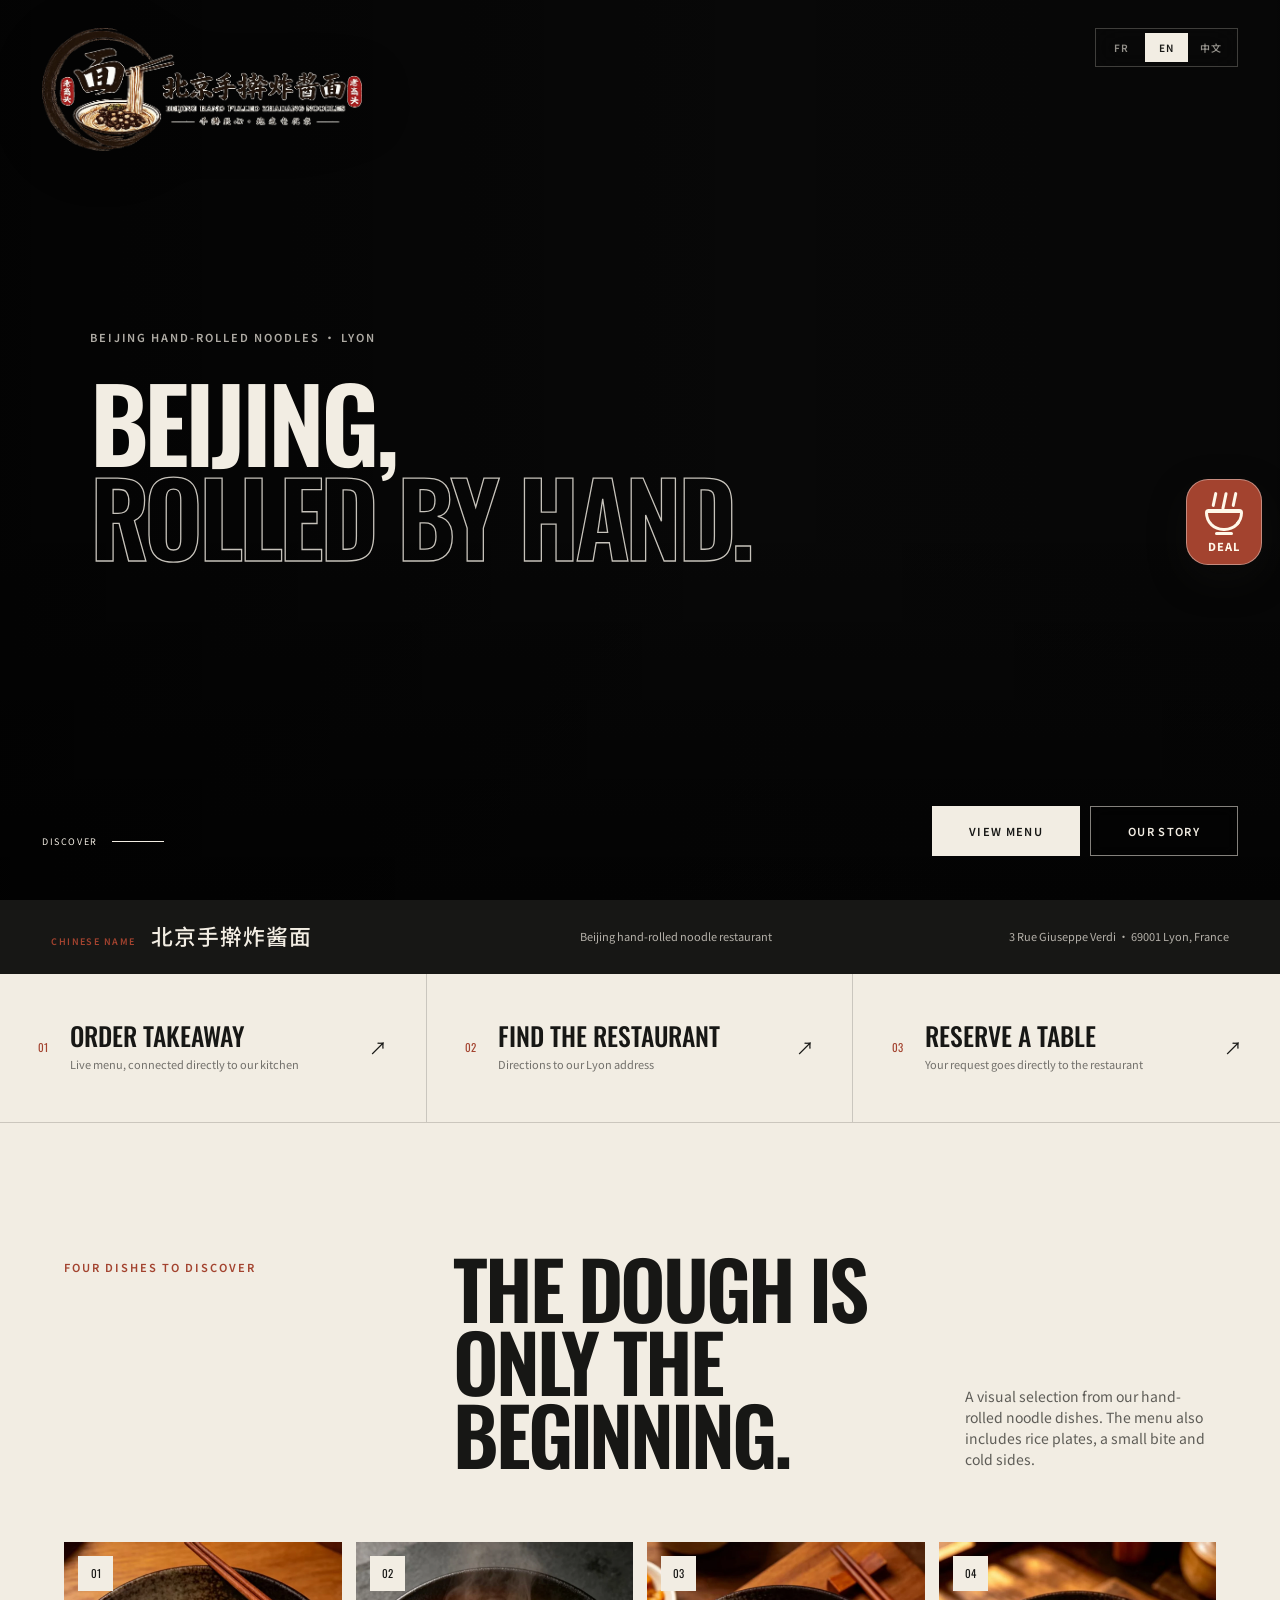
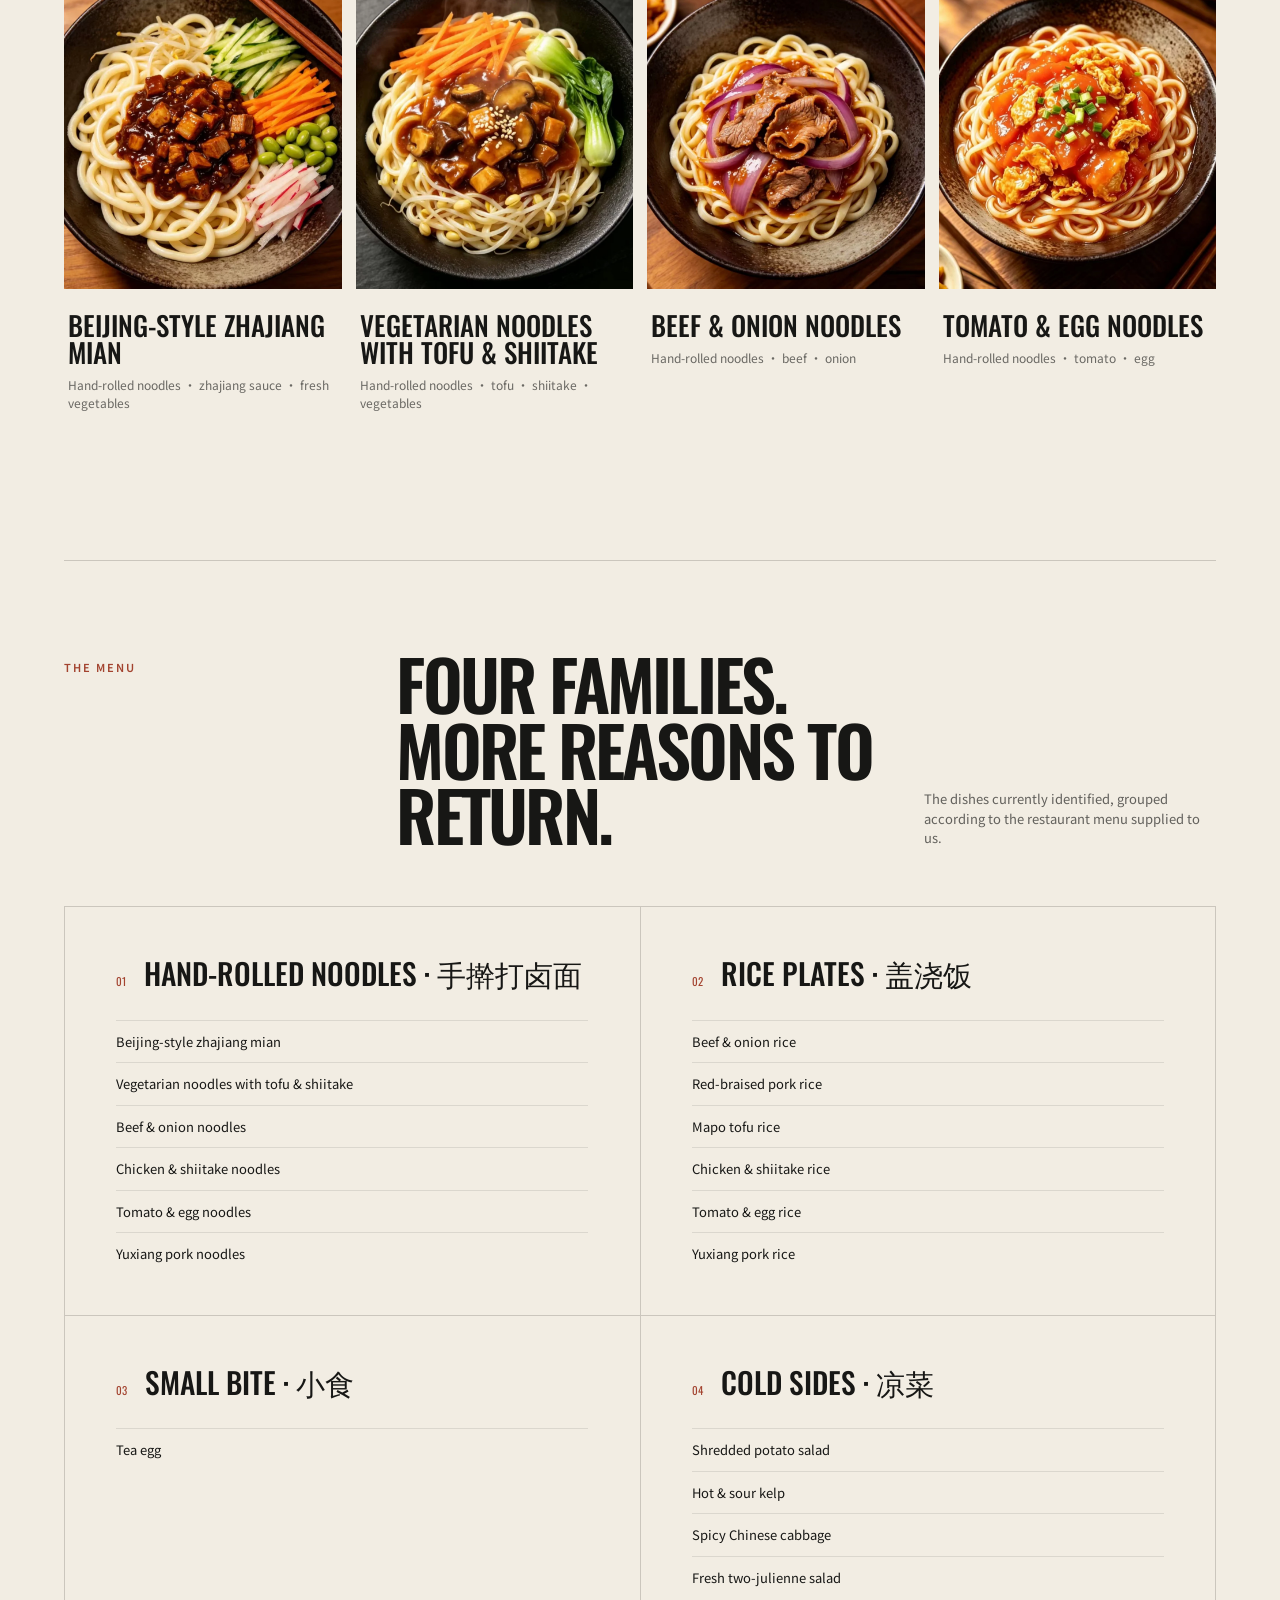
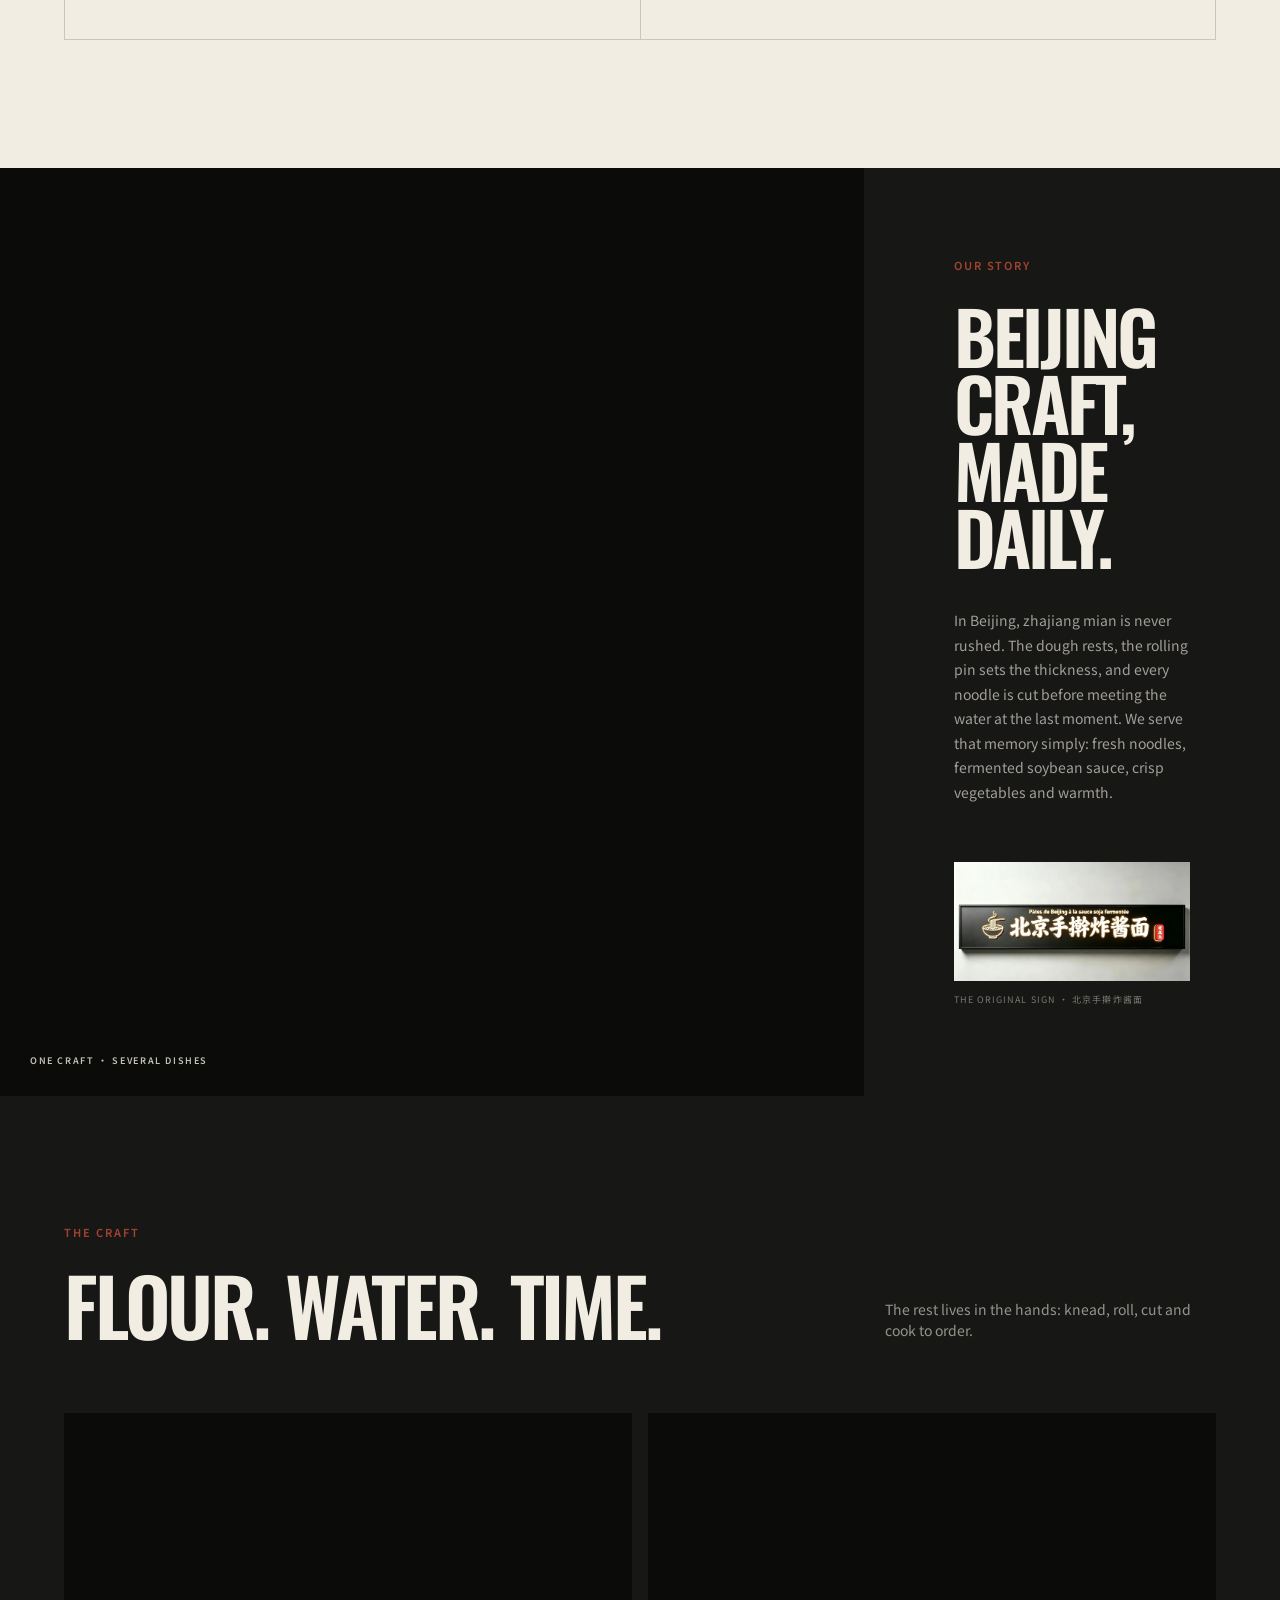
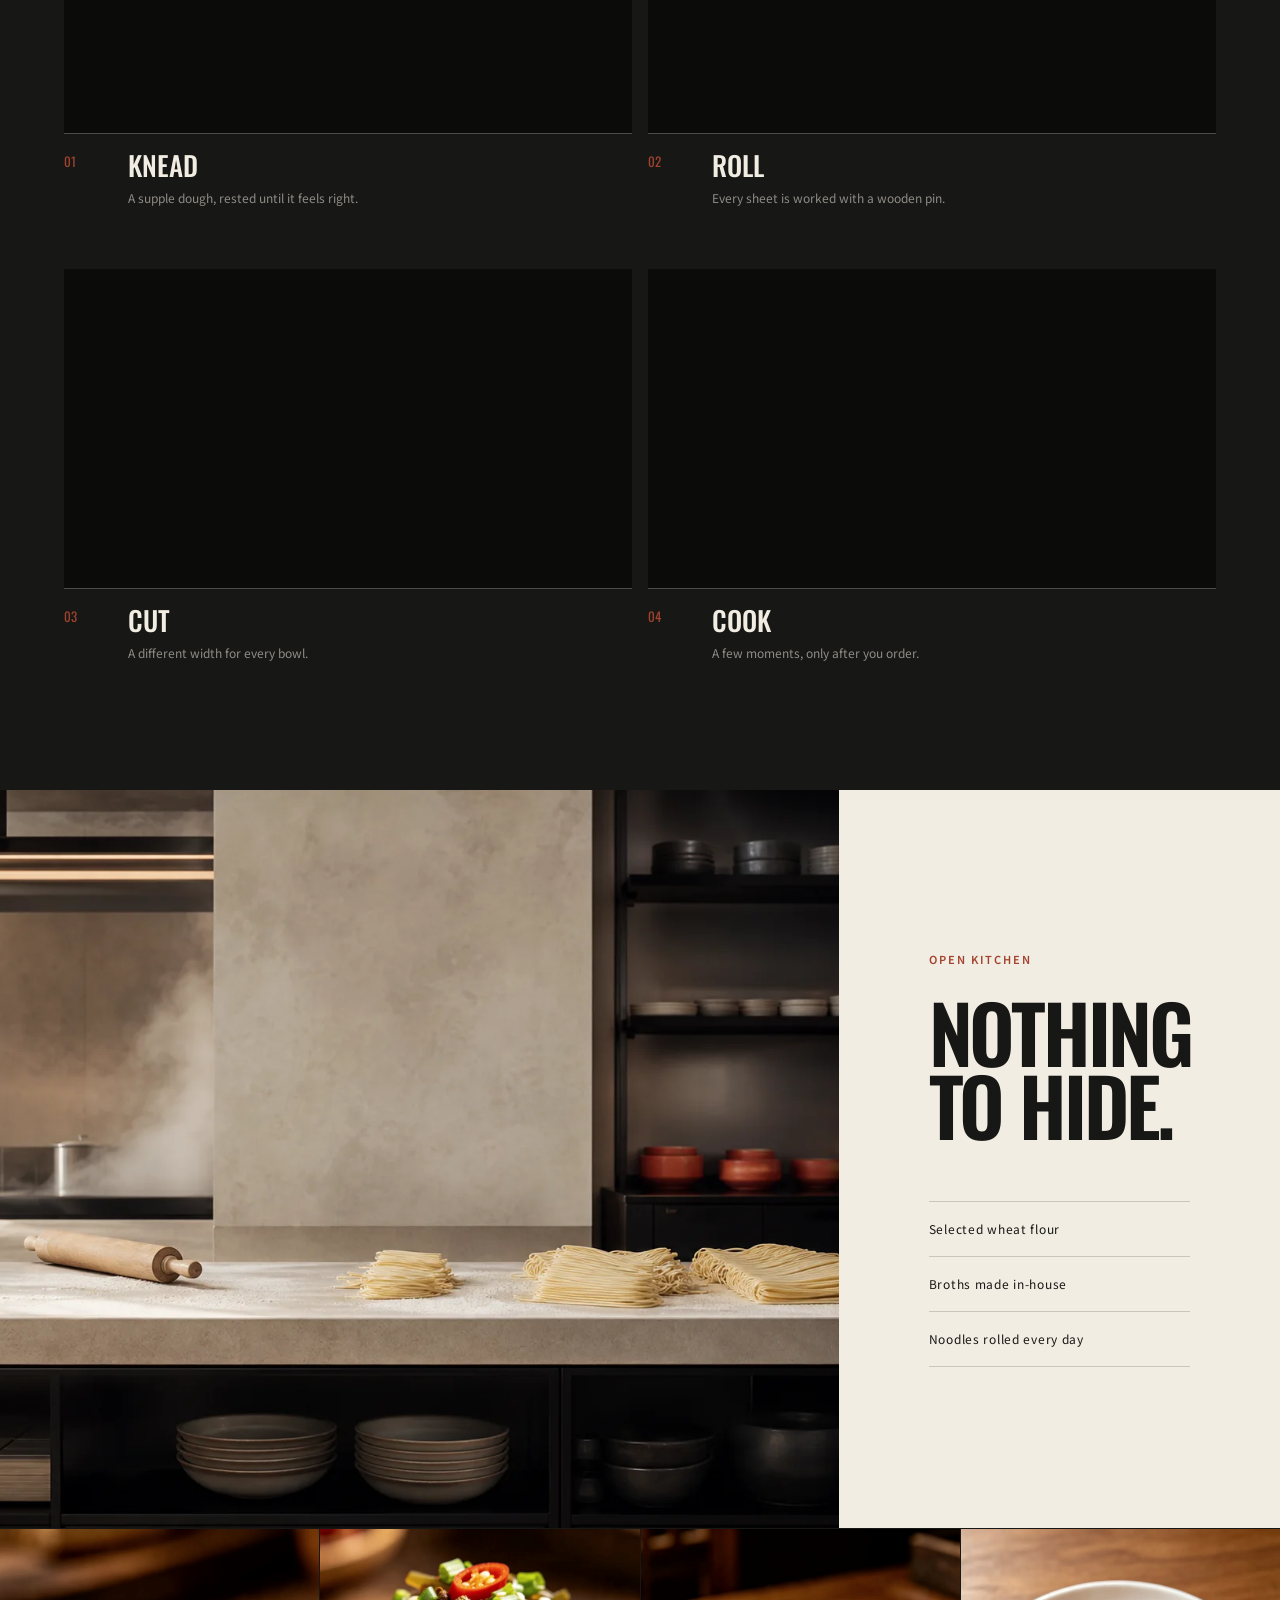
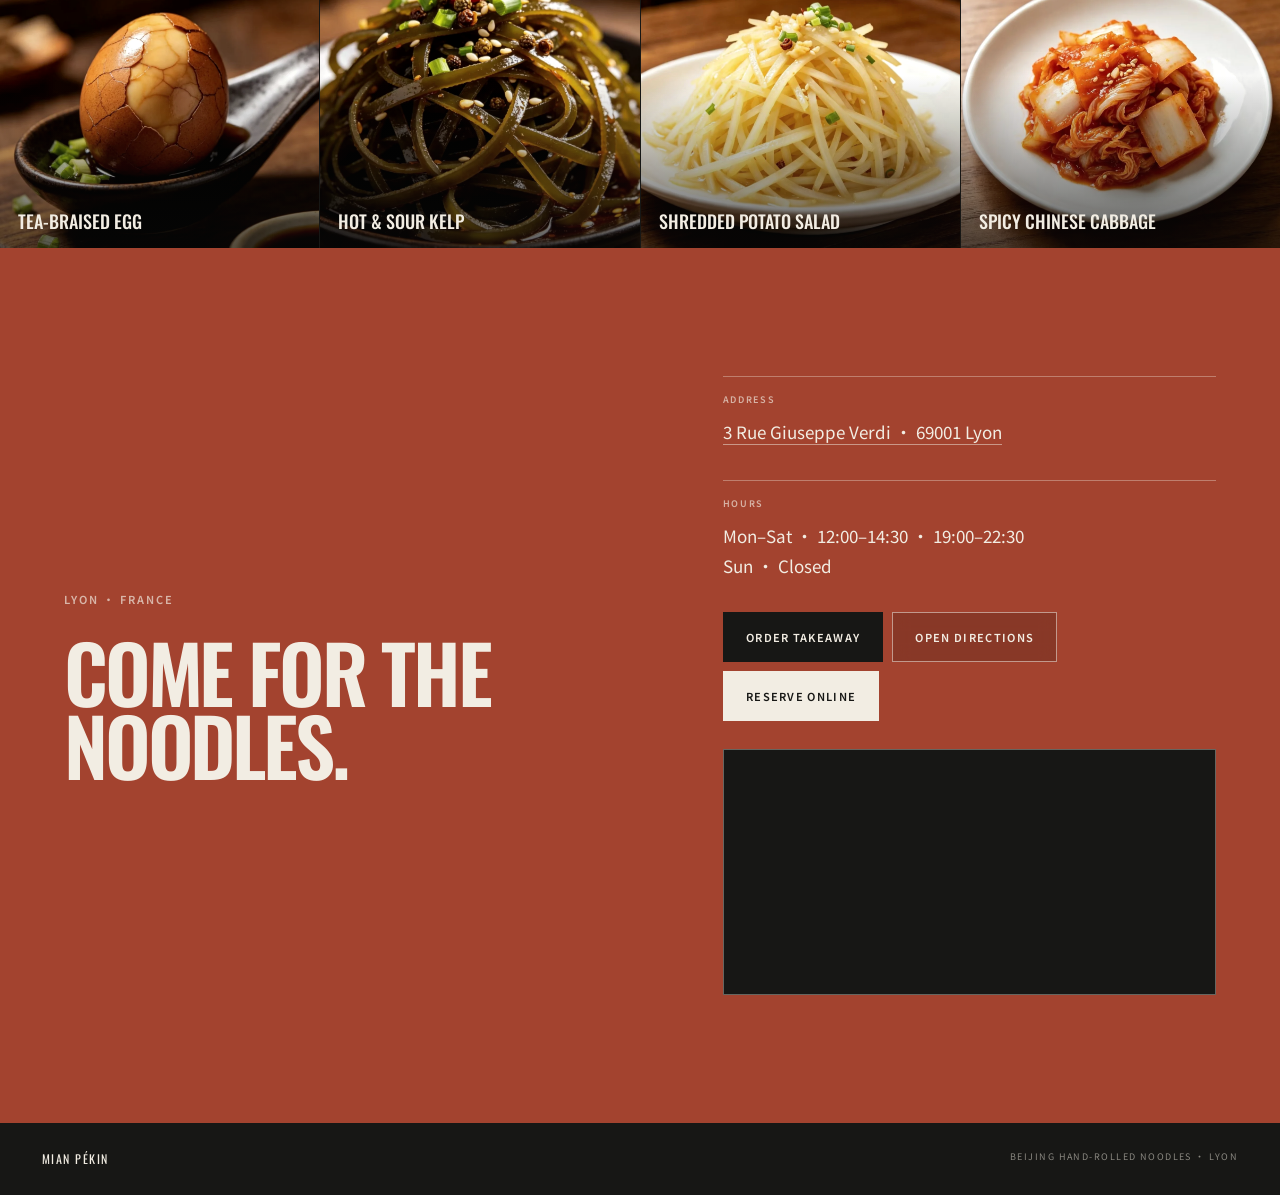
==== commit 99d9b378: "seo: publish official Mian hours" ====
--- a/index.html
+++ b/index.html
@@ -60,38 +60,26 @@
           "latitude": 45.7670061,
           "longitude": 4.8366817
         },
-        "hasMap": "https://www.google.com/maps?cid=14607582231865820363",
-        "sameAs": ["https://www.google.com/maps?cid=14607582231865820363"],
+        "hasMap": "https://www.google.com/maps?cid=357044769096060356",
+        "sameAs": ["https://www.google.com/maps?cid=357044769096060356"],
         "openingHoursSpecification": [
           {
             "@type": "OpeningHoursSpecification",
-            "dayOfWeek": "Monday",
-            "opens": "18:45",
-            "closes": "22:30"
-          },
-          {
-            "@type": "OpeningHoursSpecification",
-            "dayOfWeek": ["Tuesday", "Wednesday", "Thursday", "Friday", "Saturday"],
-            "opens": "11:45",
+            "dayOfWeek": ["Monday", "Tuesday", "Wednesday", "Thursday", "Friday", "Saturday"],
+            "opens": "12:00",
             "closes": "14:30"
           },
           {
             "@type": "OpeningHoursSpecification",
-            "dayOfWeek": ["Tuesday", "Wednesday", "Thursday", "Friday", "Saturday"],
-            "opens": "18:45",
+            "dayOfWeek": ["Monday", "Tuesday", "Wednesday", "Thursday", "Friday", "Saturday"],
+            "opens": "19:00",
             "closes": "22:30"
-          },
-          {
-            "@type": "OpeningHoursSpecification",
-            "dayOfWeek": "Sunday",
-            "opens": "11:45",
-            "closes": "14:30"
           }
         ]
       }
     </script>
     <script type="module" crossorigin src="/assets/standalone-K_2HH1fZ.js"></script>
-    <script type="module" crossorigin src="/assets/main-BOmtZV3b.js"></script>
+    <script type="module" crossorigin src="/assets/main-DdwrL2zK.js"></script>
     <link rel="stylesheet" crossorigin href="/assets/standalone-WOeRdaF9.css">
   </head>
   <body>
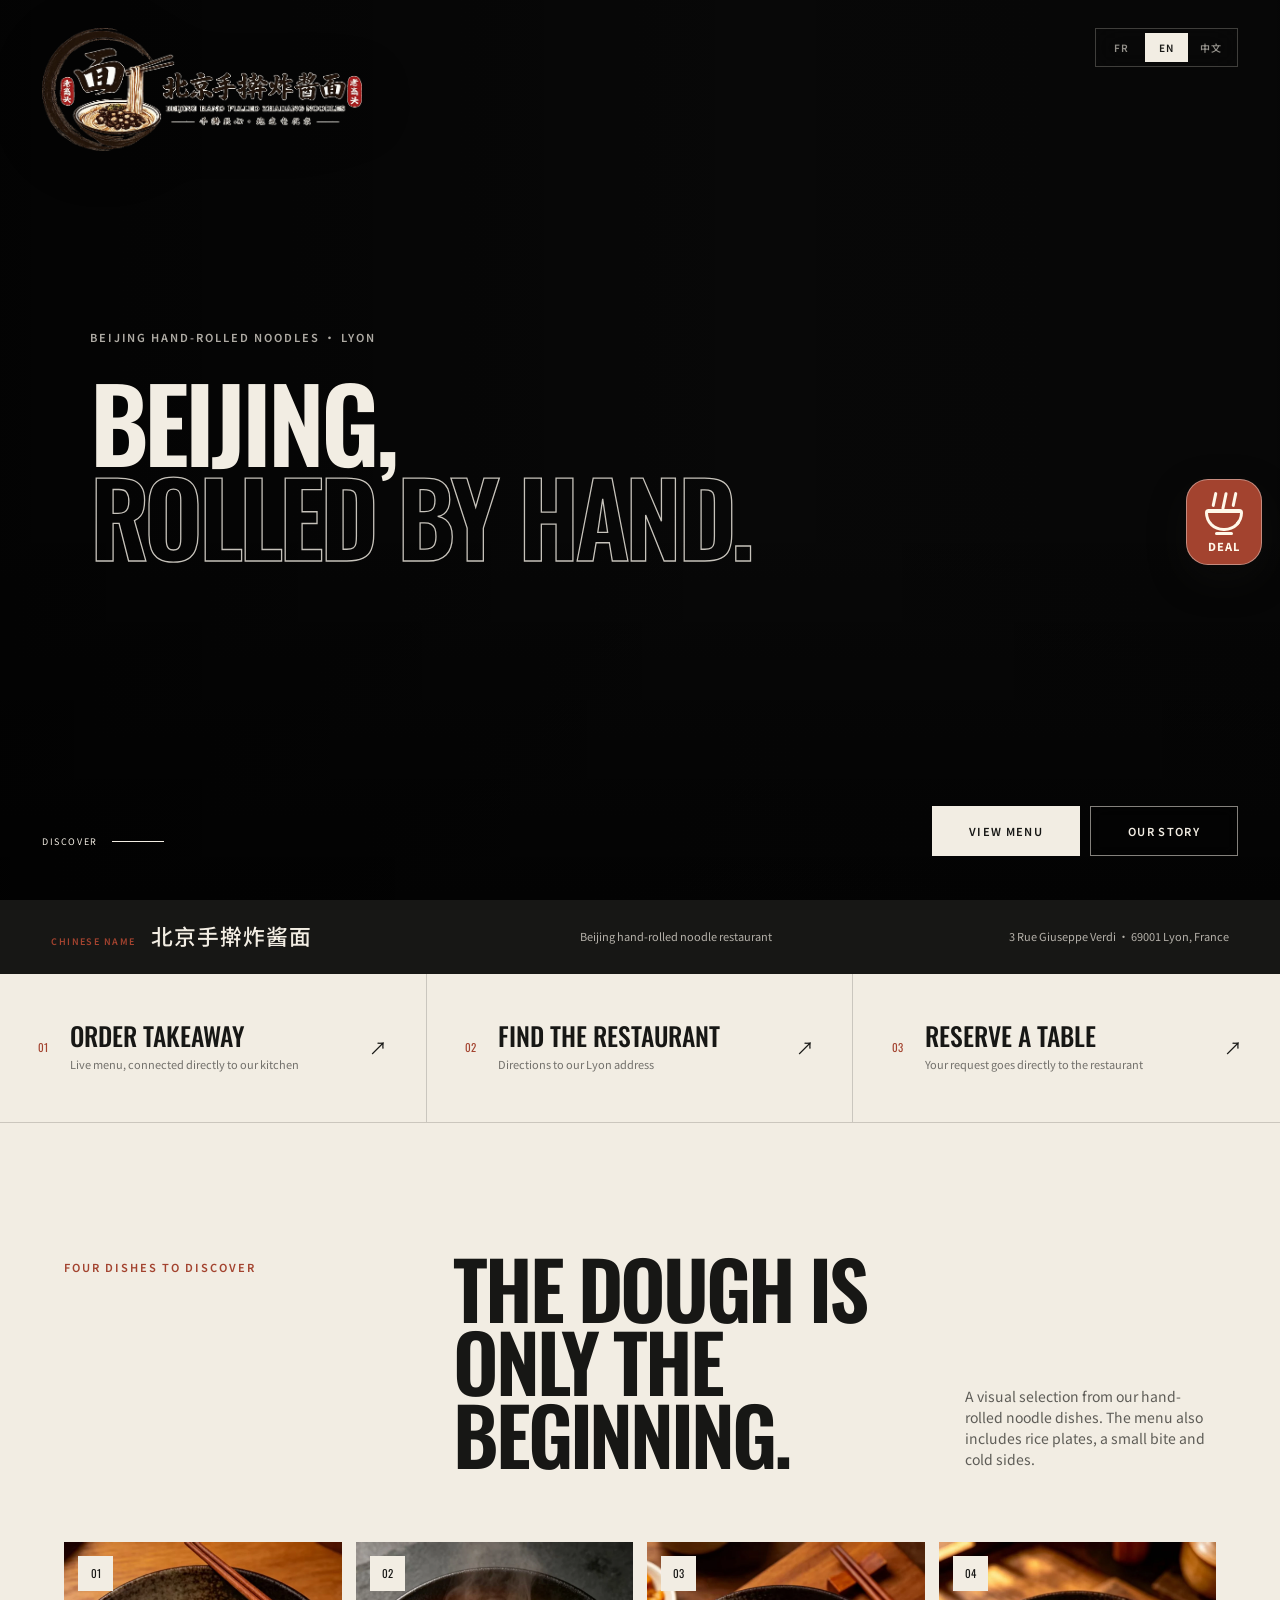
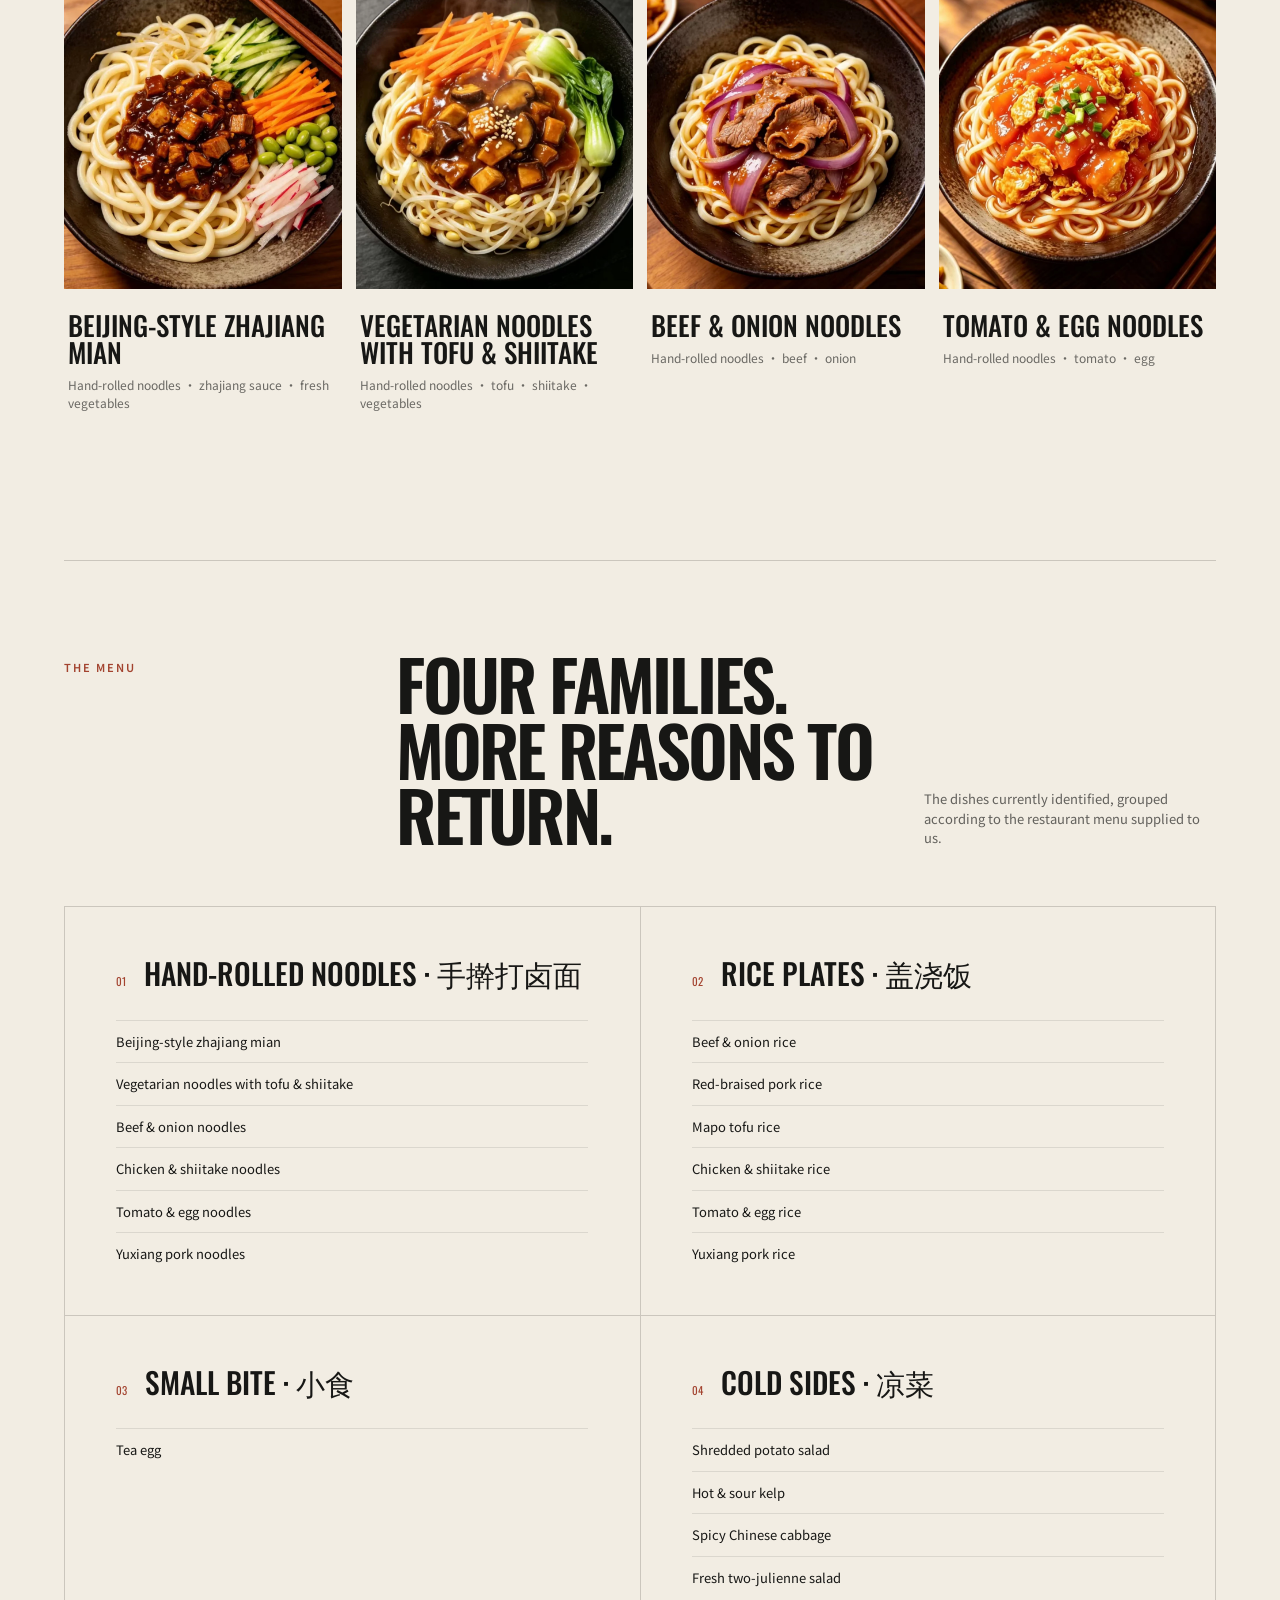
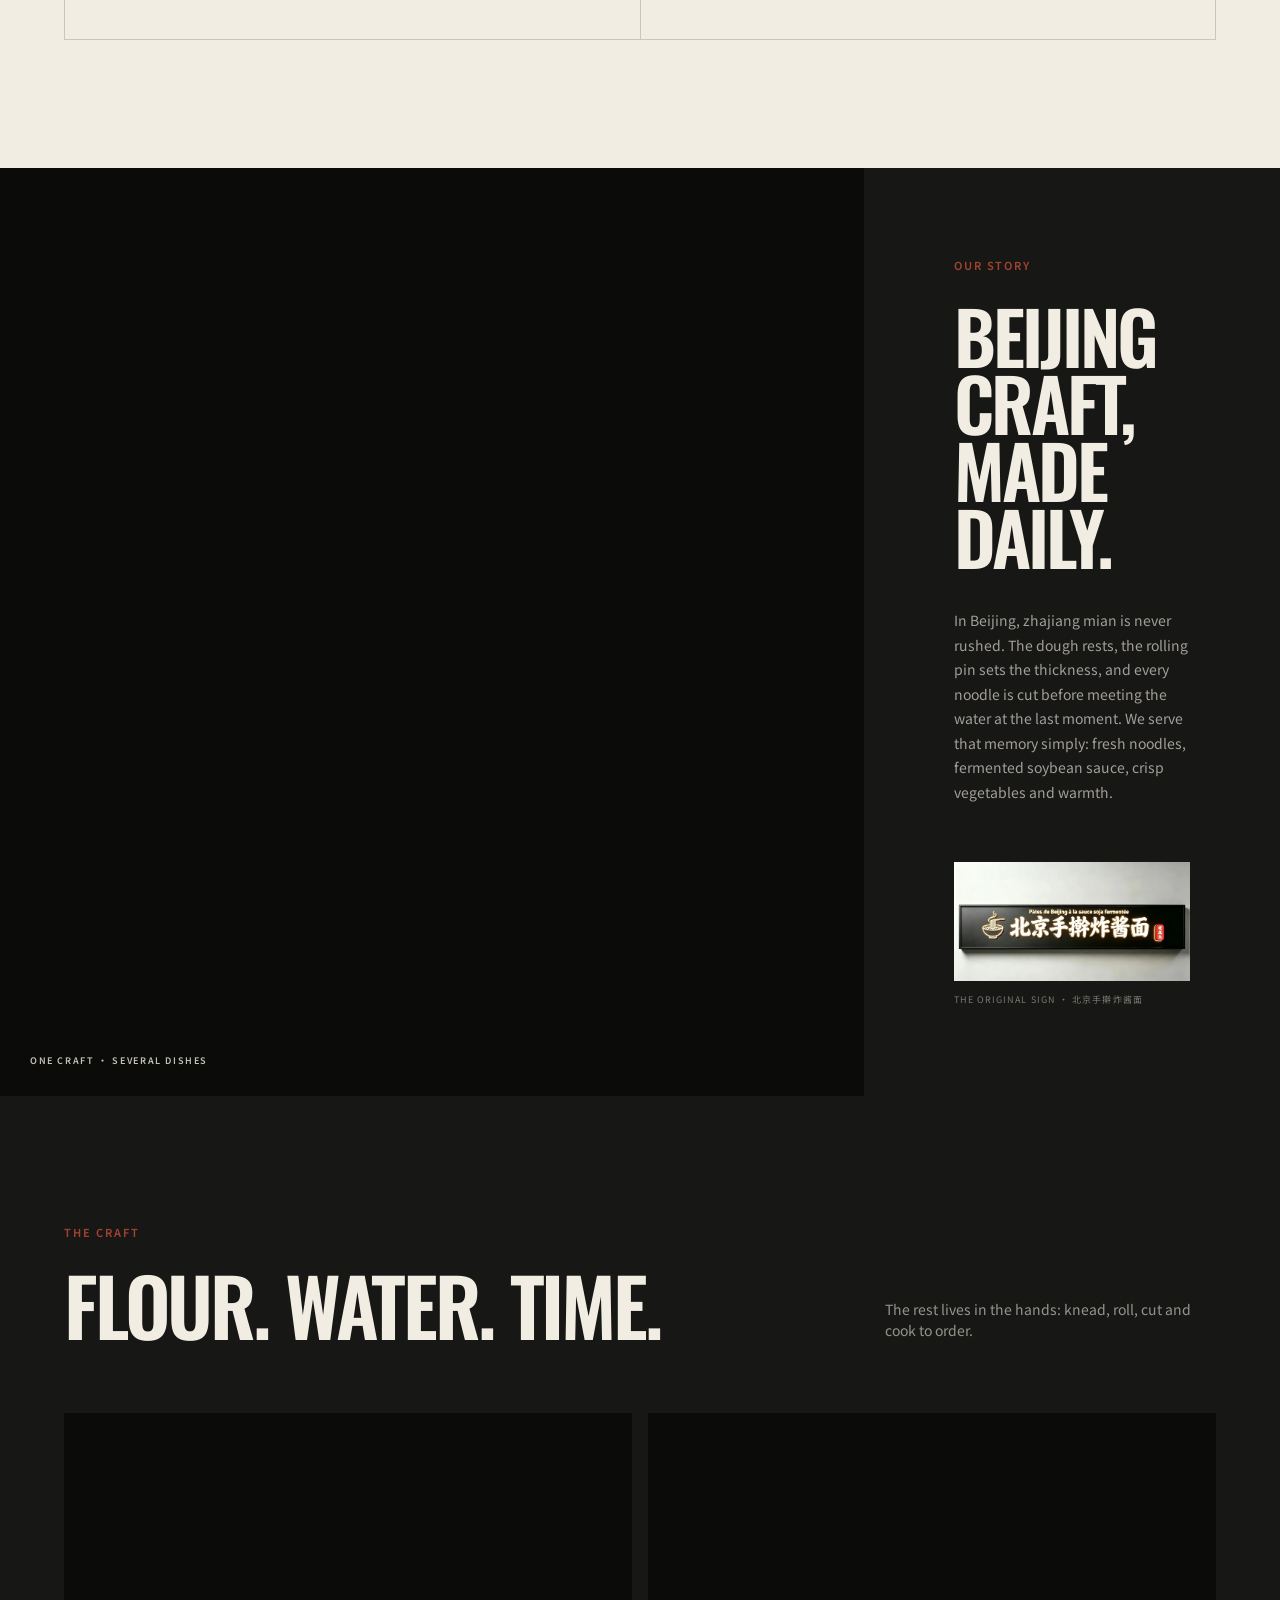
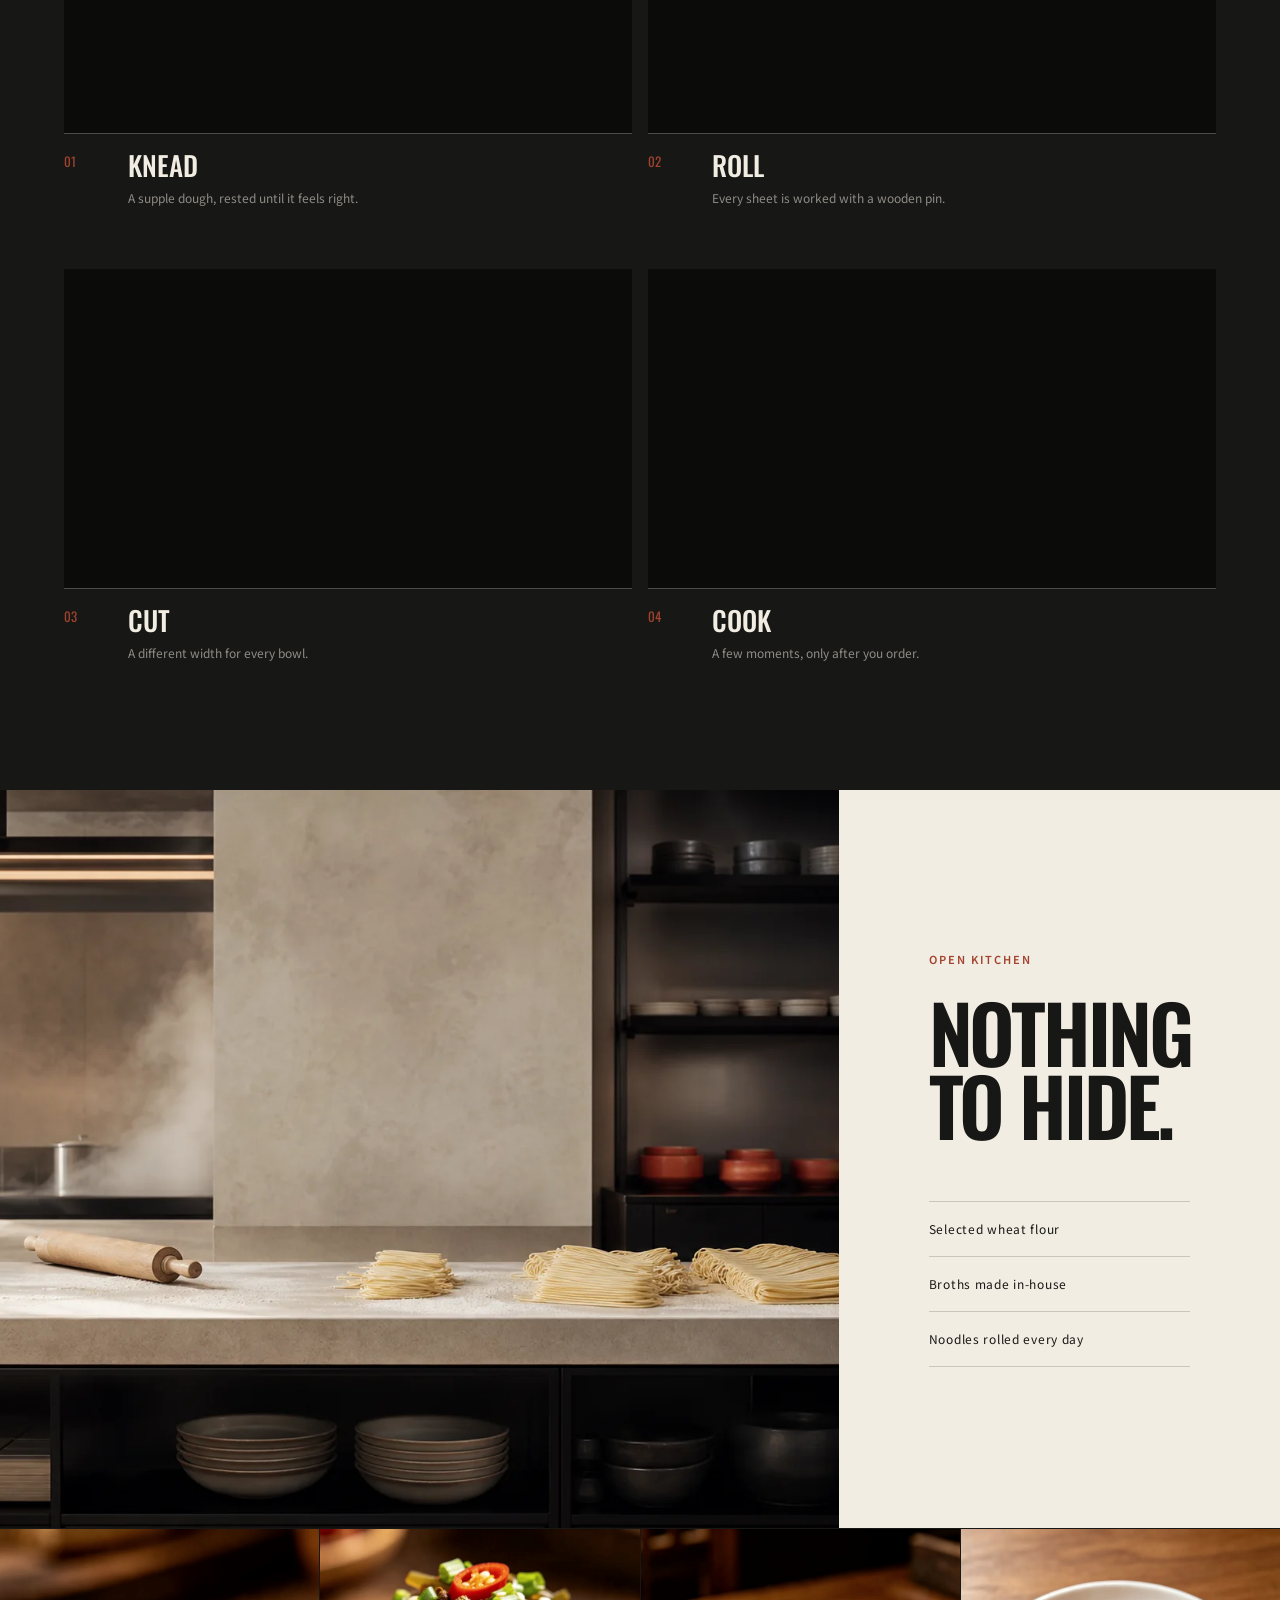
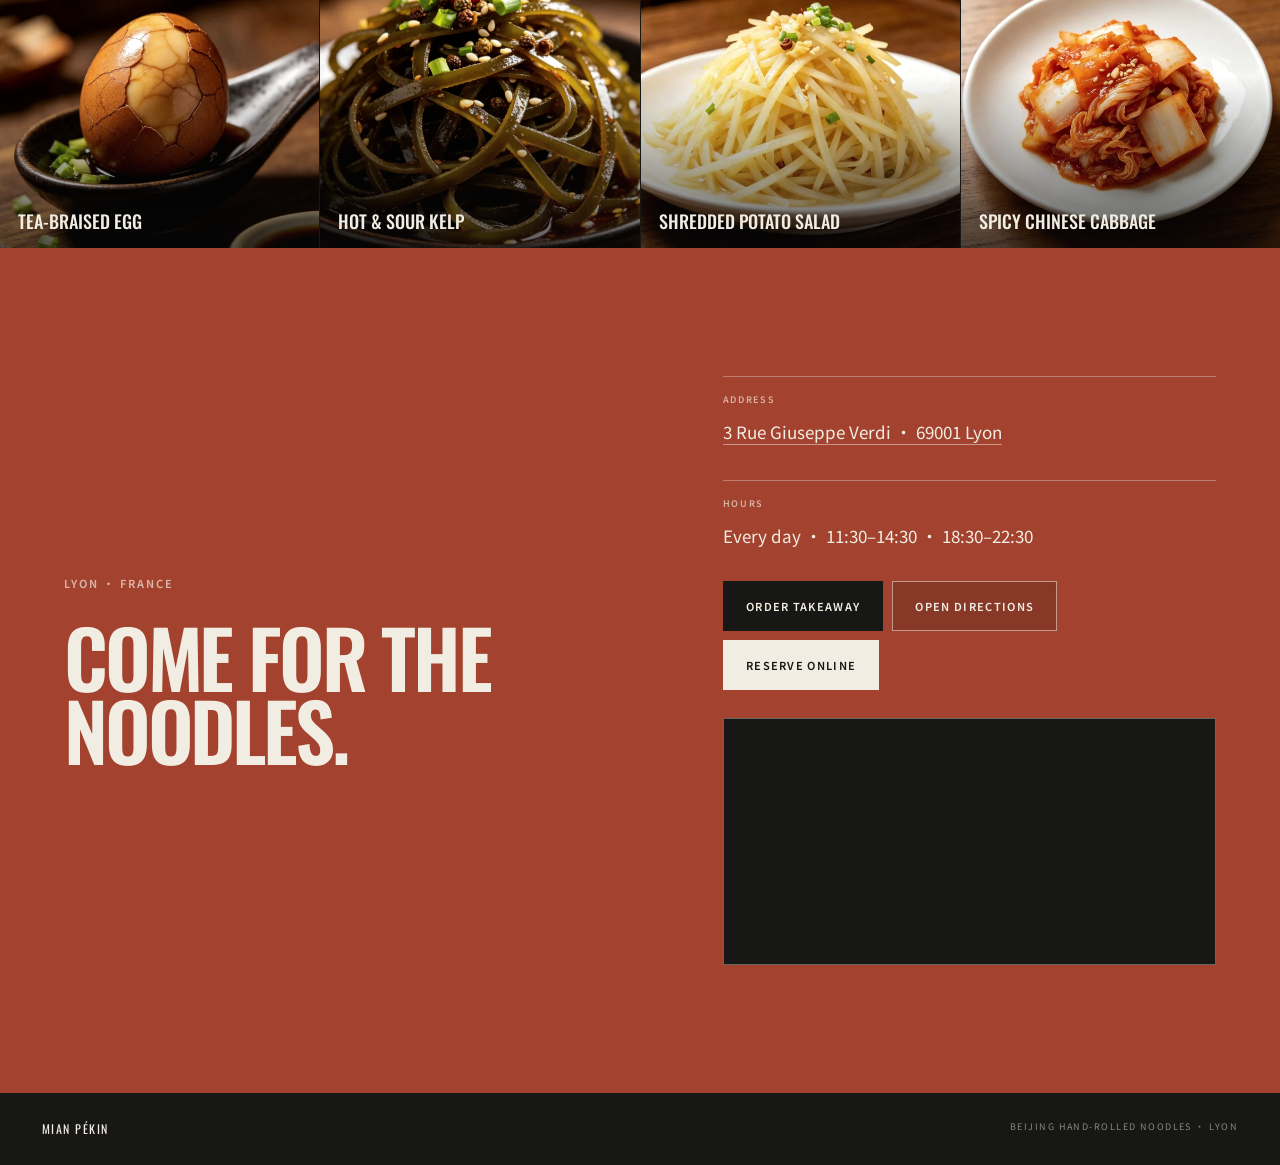
==== commit fcf7f1f0: "fix: publish seven-day Mian hours" ====
--- a/index.html
+++ b/index.html
@@ -65,21 +65,21 @@
         "openingHoursSpecification": [
           {
             "@type": "OpeningHoursSpecification",
-            "dayOfWeek": ["Monday", "Tuesday", "Wednesday", "Thursday", "Friday", "Saturday"],
-            "opens": "12:00",
+            "dayOfWeek": ["Monday", "Tuesday", "Wednesday", "Thursday", "Friday", "Saturday", "Sunday"],
+            "opens": "11:30",
             "closes": "14:30"
           },
           {
             "@type": "OpeningHoursSpecification",
-            "dayOfWeek": ["Monday", "Tuesday", "Wednesday", "Thursday", "Friday", "Saturday"],
-            "opens": "19:00",
+            "dayOfWeek": ["Monday", "Tuesday", "Wednesday", "Thursday", "Friday", "Saturday", "Sunday"],
+            "opens": "18:30",
             "closes": "22:30"
           }
         ]
       }
     </script>
     <script type="module" crossorigin src="/assets/standalone-K_2HH1fZ.js"></script>
-    <script type="module" crossorigin src="/assets/main-DdwrL2zK.js"></script>
+    <script type="module" crossorigin src="/assets/main-BQV0SGl4.js"></script>
     <link rel="stylesheet" crossorigin href="/assets/standalone-WOeRdaF9.css">
   </head>
   <body>
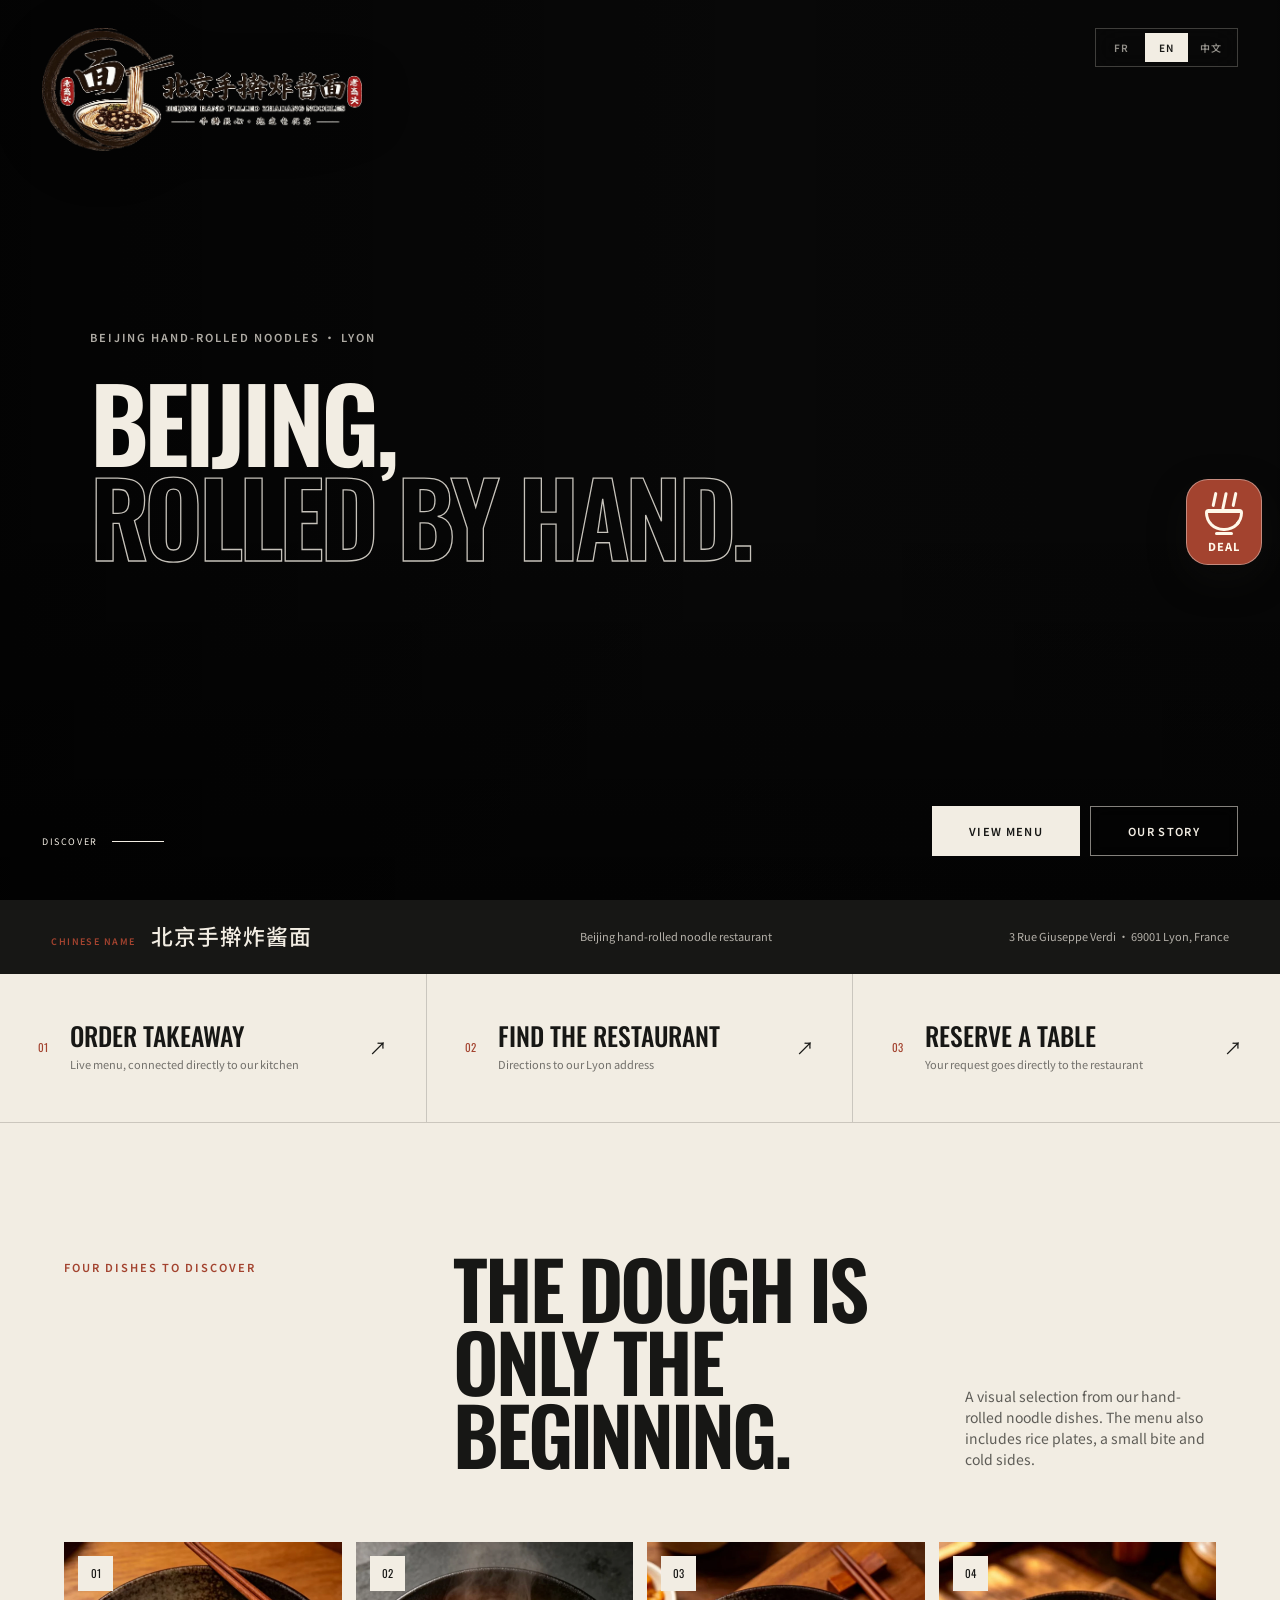
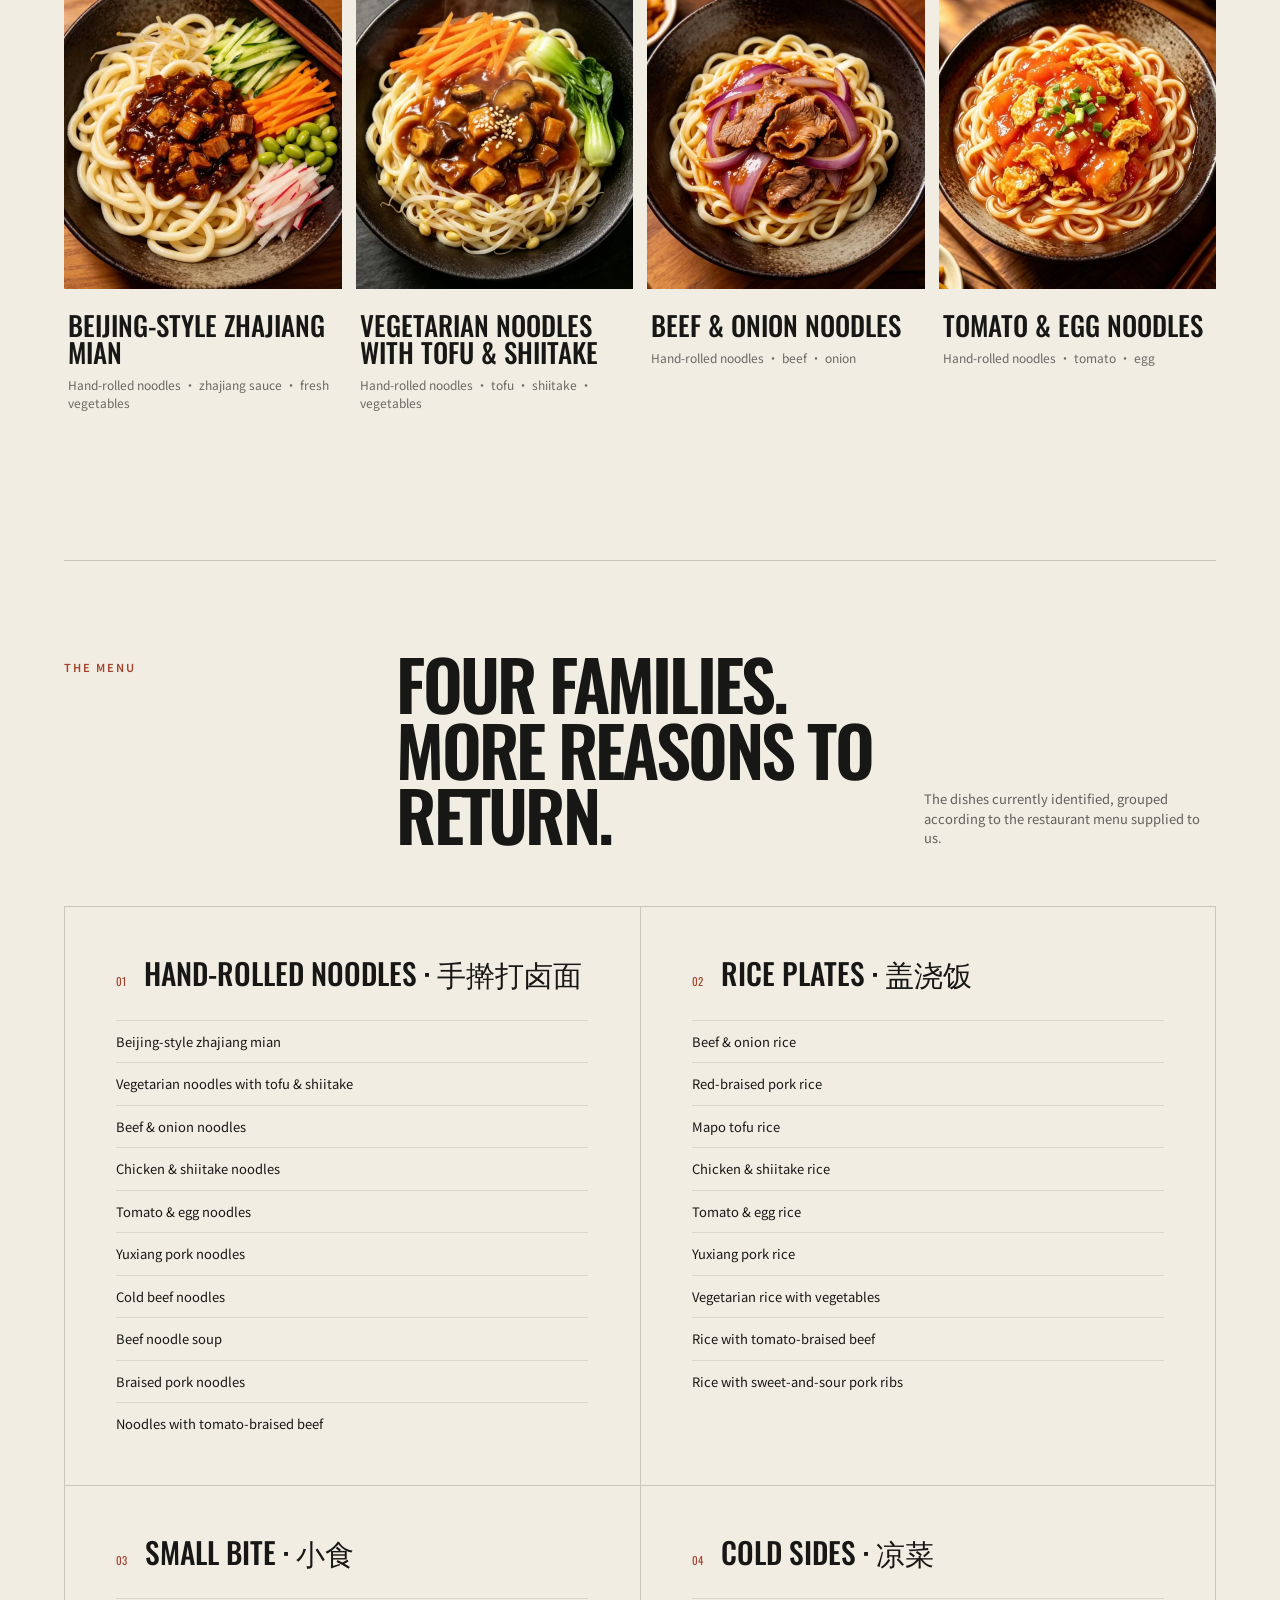
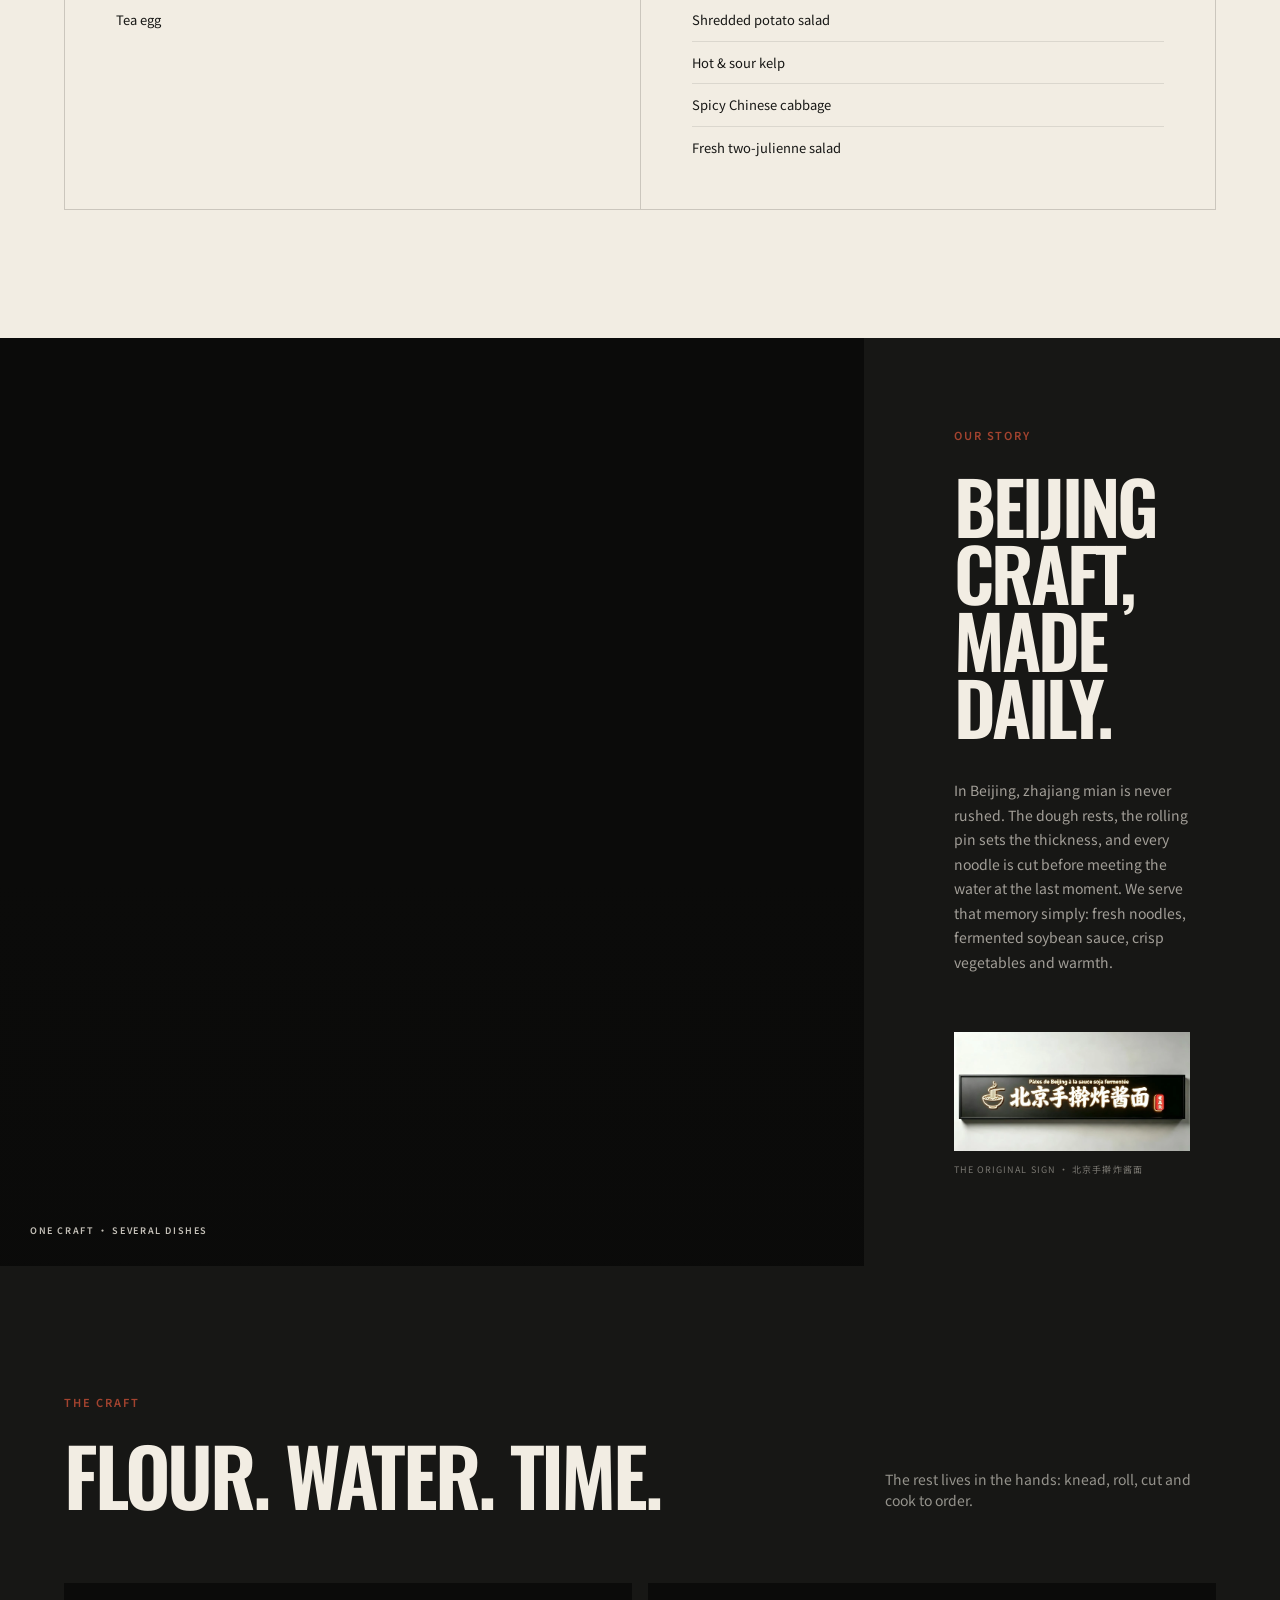
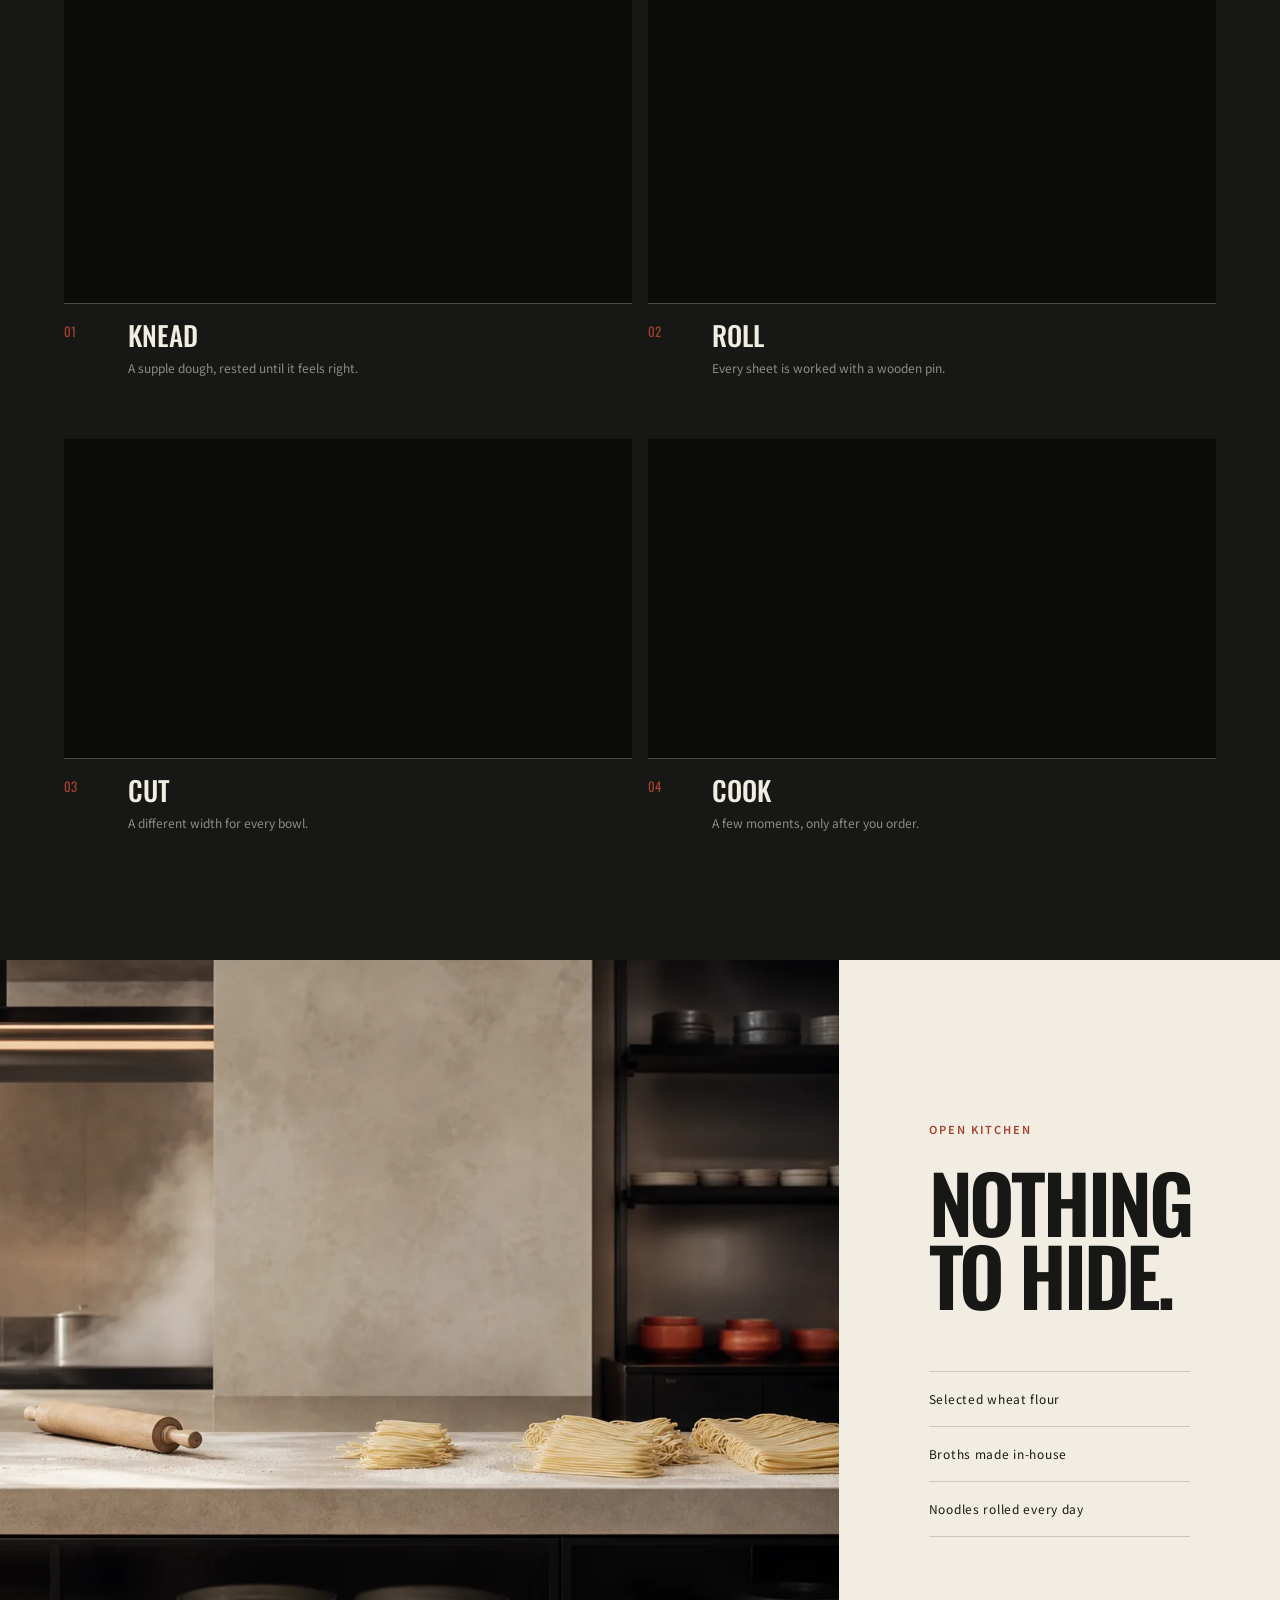
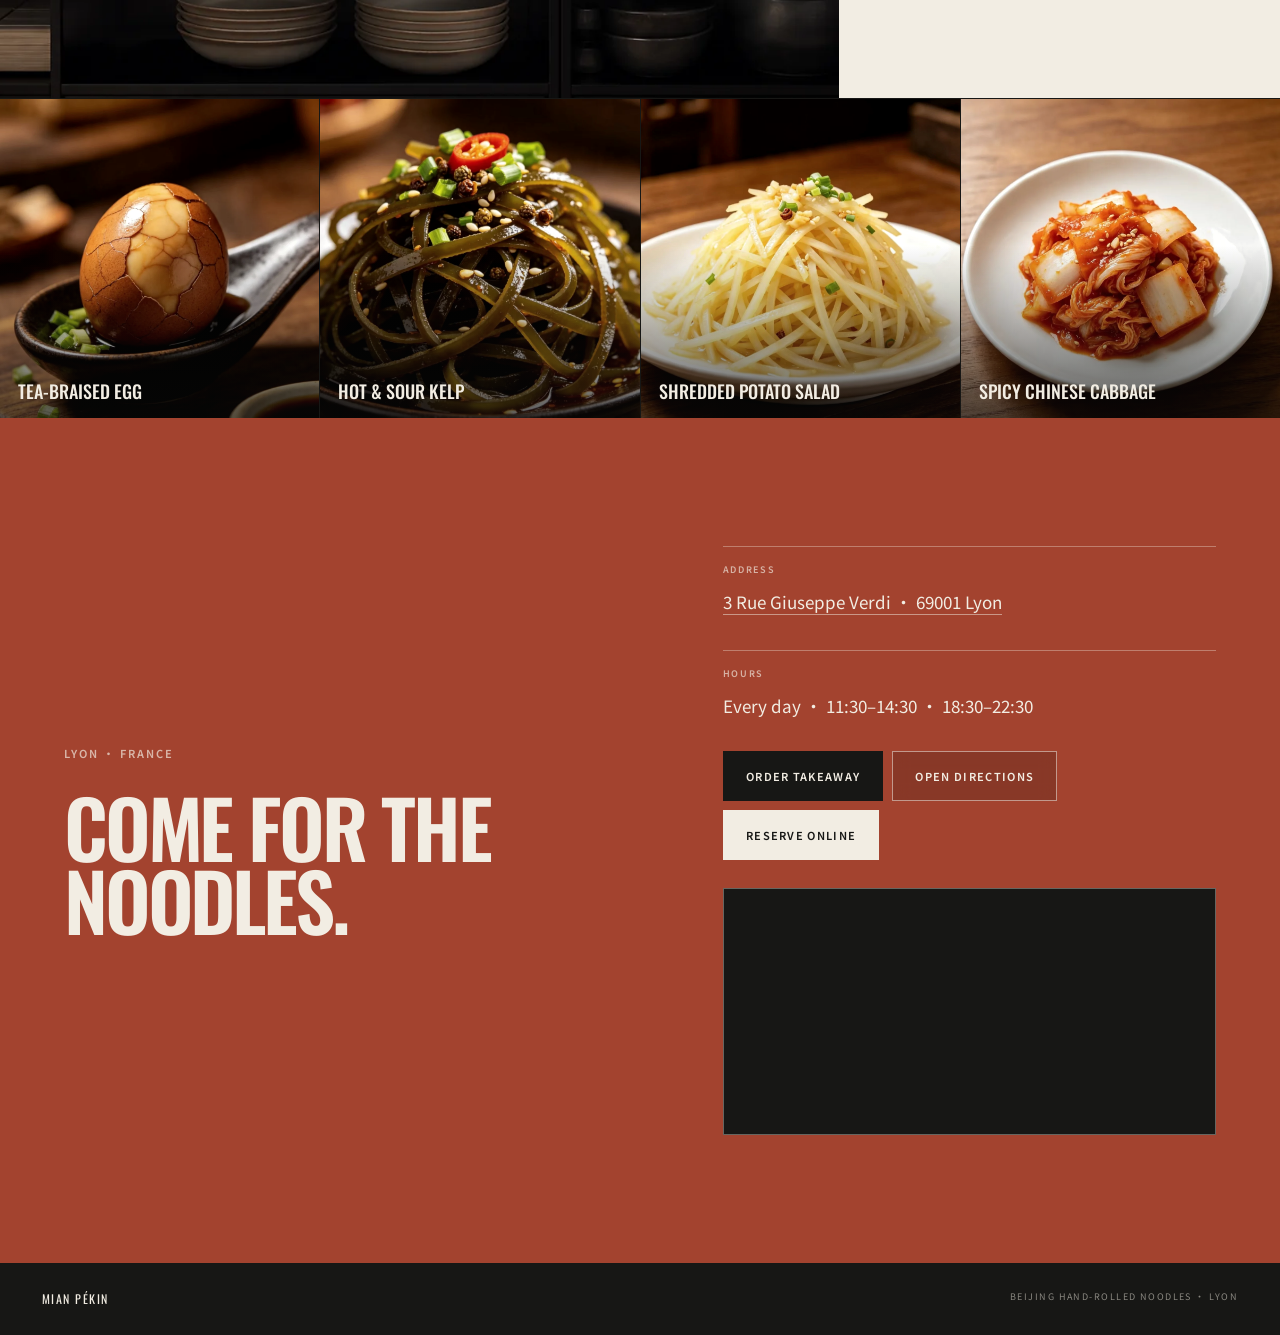
==== commit 600d7850: "Publish three new Mian main dishes" ====
--- a/index.html
+++ b/index.html
@@ -78,9 +78,9 @@
         ]
       }
     </script>
-    <script type="module" crossorigin src="/assets/standalone-K_2HH1fZ.js"></script>
-    <script type="module" crossorigin src="/assets/main-BQV0SGl4.js"></script>
-    <link rel="stylesheet" crossorigin href="/assets/standalone-WOeRdaF9.css">
+    <script type="module" crossorigin src="/assets/standalone-DFTAipA2.js"></script>
+    <script type="module" crossorigin src="/assets/main-DnzbvvBb.js"></script>
+    <link rel="stylesheet" crossorigin href="/assets/standalone-C3AFWQxM.css">
   </head>
   <body>
     <div id="root">
--- a/assets/standalone-C3AFWQxM.css
+++ b/assets/standalone-C3AFWQxM.css
@@ -0,0 +1 @@
+:root{--ivory:#f2ede3;--ivory-soft:#e9e1d4;--charcoal:#171715;--red:#a3432f;--line-light:#f2ede33d;--line-dark:#1717152e;--paper:var(--ivory);--cream:var(--ivory);--ink:var(--charcoal);--muted:#1717159e;--line:#17171529;--red-dark:#843421;--shadow:0 24px 64px #17171524}*{box-sizing:border-box}html{scroll-behavior:smooth;background:var(--charcoal)}body{background:var(--ivory);color:var(--charcoal);font-family:var(--font-body), "Helvetica Neue", sans-serif;text-rendering:optimizelegibility;margin:0;font-size:16px;line-height:1.5}button,input,select{font:inherit}button,a{-webkit-tap-highlight-color:transparent}button{color:inherit}a{color:inherit;text-decoration:none}img,video{max-width:100%;display:block}.sr-only{clip:rect(0, 0, 0, 0);white-space:nowrap;border:0;width:1px;height:1px;margin:-1px;padding:0;position:absolute;overflow:hidden}.seo-fallback{background:var(--charcoal);min-height:100vh;color:var(--ivory);text-align:center;place-content:center;gap:14px;padding:32px;display:grid}.seo-fallback h1,.seo-fallback p,.seo-fallback address{margin:0}.seo-fallback h1{font-family:var(--font-display), sans-serif;text-transform:uppercase;font-size:clamp(52px,9vw,112px)}.seo-fallback nav{justify-content:center;gap:18px;margin-top:12px;display:flex}.seo-fallback a{color:var(--ivory);text-underline-offset:4px;text-decoration:underline}.hero{min-height:100svh;color:var(--ivory);background:#090909;position:relative;overflow:hidden}.hero-video,.hero-shade{width:100%;height:100%;position:absolute;inset:0}.hero-video{object-fit:cover;object-position:center;transform-origin:50% 70%;animation:12s ease-in-out infinite alternate hero-scale}.hero-shade{pointer-events:none;background:linear-gradient(90deg,#000000a1 0%,#00000026 58%,#00000047 100%),linear-gradient(#0000 56%,#0000008f 100%)}.site-header{z-index:2;justify-content:space-between;align-items:flex-start;padding:28px 42px;display:flex;position:relative}.wordmark{width:clamp(250px,25vw,370px);transition:opacity .22s;display:block}.wordmark:hover{opacity:.82}.wordmark img{filter:drop-shadow(0 8px 24px #00000057);width:100%;height:auto}.language-switch{border:1px solid var(--line-light);-webkit-backdrop-filter:blur(14px);backdrop-filter:blur(14px);background:#0c0c0c47;align-items:center;gap:2px;padding:4px;display:flex}.language-switch a{color:#f2ede399;letter-spacing:.12em;cursor:pointer;background:0 0;border:0;place-items:center;min-width:43px;padding:7px 8px;font-size:10px;font-weight:600;transition:color .22s,background .22s;display:grid}.language-switch a.is-active{background:var(--ivory);color:var(--charcoal)}.hero-copy{z-index:2;max-width:980px;position:absolute;top:50%;left:clamp(24px,7vw,110px);transform:translateY(-52%)}.hero-eyebrow,.section-label{color:var(--red);letter-spacing:.18em;text-transform:uppercase;margin:0 0 28px;font-size:11px;font-weight:600}.hero-eyebrow{color:var(--ivory);opacity:.72}.hero h1,.section-heading h2,.brand-story h2,.process h2,.kitchen h2,.visit h2,.booking-dialog h2{font-family:var(--font-display), sans-serif;letter-spacing:-.04em;text-transform:uppercase;margin:0;font-weight:600;line-height:.92}.hero h1{font-size:clamp(58px,8vw,128px)}.hero h1 span{display:block}.hero h1 span:last-child{color:#0000;-webkit-text-stroke:1.3px #f2ede3d1}.hero-actions{z-index:2;gap:10px;display:flex;position:absolute;bottom:44px;right:42px}.button{letter-spacing:.12em;text-transform:uppercase;cursor:pointer;border:1px solid #0000;min-width:148px;min-height:50px;padding:14px 22px;font-size:11px;font-weight:600;transition:transform .22s,background .22s,color .22s}.button:hover{transform:scale(1.025)}.button:focus-visible,.language-switch a:focus-visible,.scroll-cue:focus-visible,.dialog-close:focus-visible,.text-button:focus-visible{outline:2px solid var(--red);outline-offset:3px}.button-light{background:var(--ivory);color:var(--charcoal)}.button-outline{color:var(--ivory);-webkit-backdrop-filter:blur(8px);backdrop-filter:blur(8px);background:#00000029;border-color:#f2ede38a}.button-dark{background:var(--charcoal);color:var(--ivory)}.scroll-cue{z-index:2;color:var(--ivory);letter-spacing:.18em;text-transform:uppercase;cursor:pointer;background:0 0;border:0;align-items:center;gap:14px;padding:8px 0;font-size:9px;display:flex;position:absolute;bottom:44px;left:42px}.scroll-line{background:var(--ivory);transform-origin:0;width:52px;height:1px;animation:2.4s ease-in-out infinite line-pulse;display:block}.service-actions{border-bottom:1px solid var(--line-dark);background:var(--ivory);grid-template-columns:repeat(3,minmax(0,1fr));display:grid}.entity-summary{border-bottom:1px solid var(--line-dark);background:var(--charcoal);color:var(--ivory);grid-template-columns:1.25fr 1fr auto;align-items:center;gap:28px;padding:20px clamp(24px,4vw,64px);display:grid}.entity-summary div{align-items:baseline;gap:16px;display:flex}.entity-summary span{color:var(--red);letter-spacing:.16em;text-transform:uppercase;font-size:9px;font-weight:600}.entity-summary strong{letter-spacing:.04em;font-size:clamp(17px,1.7vw,24px);font-weight:500}.entity-summary p{color:#f2ede3b8;margin:0;font-size:11px;line-height:1.5}.entity-summary p:last-child{text-align:right}.service-action{border-right:1px solid var(--line-dark);grid-template-columns:auto minmax(0,1fr) auto;align-items:center;gap:22px;min-height:148px;padding:32px clamp(24px,3vw,48px);transition:background .22s,color .22s;display:grid}.service-action:last-child{border-right:0}.service-action:hover{background:var(--charcoal);color:var(--ivory)}.service-action>span{color:var(--red);font-family:var(--font-display), sans-serif;font-size:11px}.service-action div{gap:8px;display:grid}.service-action strong{font-family:var(--font-display), sans-serif;text-transform:uppercase;font-size:clamp(20px,2vw,30px);font-weight:500;line-height:1}.service-action small{color:#17171594;max-width:310px;font-size:11px}.service-action:hover small{color:#f2ede394}.service-action>b{font-size:18px;font-weight:400}.set-menu-spotlight{color:#171715;background:#f4b426;border-bottom:1px solid #3a2a18;grid-template-columns:minmax(0,.95fr) minmax(420px,1.05fr);min-height:560px;display:grid}.set-menu-visual{background:#1b1712;grid-template-rows:1fr 1fr;grid-template-columns:1.35fr .65fr;gap:3px;padding:clamp(20px,3vw,44px);display:grid}.set-menu-visual img{object-fit:cover;width:100%;height:100%;min-height:0}.set-menu-visual img:first-child{grid-row:1/3}.set-menu-copy{flex-direction:column;justify-content:center;padding:clamp(44px,6vw,96px);display:flex}.set-menu-kicker{letter-spacing:.18em;text-transform:uppercase;margin:0 0 18px;font-size:11px;font-weight:800}.set-menu-title-row{border-bottom:2px solid #171715;justify-content:space-between;align-items:end;gap:24px;display:flex}.set-menu-title-row h2{font-family:var(--font-display), sans-serif;letter-spacing:-.055em;margin:0 0 -8px;font-size:clamp(88px,10vw,164px);font-weight:700;line-height:.82}.set-menu-title-row strong{color:#a5121b;font-family:var(--font-display), sans-serif;white-space:nowrap;padding-bottom:12px;font-size:clamp(30px,4vw,58px)}.set-menu-copy h3{font-family:var(--font-display), sans-serif;text-transform:uppercase;margin:30px 0 8px;font-size:clamp(27px,3vw,46px)}.set-menu-copy>p:not(.set-menu-kicker){max-width:620px;margin:0;font-size:clamp(15px,1.5vw,20px);line-height:1.55}.set-menu-parts{text-transform:uppercase;flex-wrap:wrap;align-items:center;gap:10px;margin:28px 0;font-size:12px;font-weight:800;display:flex}.set-menu-parts span{border:1px solid #1717158c;border-radius:999px;padding:10px 12px}.set-menu-parts b{color:#a5121b;font-size:20px}.set-menu-cta{color:#fff;width:min(100%,420px);font-family:var(--font-display), sans-serif;text-transform:uppercase;background:#a5121b;justify-content:space-between;align-items:center;padding:18px 22px;font-size:18px;display:flex}.set-menu-cta:hover{background:#171715}.section-pad{padding:clamp(92px,10vw,156px) clamp(24px,5vw,76px)}.signatures{background:var(--ivory)}.section-heading{grid-template-columns:1fr 1.35fr .72fr;align-items:end;gap:40px;margin-bottom:72px;display:grid}.section-heading .section-label{align-self:start;margin-top:8px}.section-heading h2,.brand-story h2,.process h2,.kitchen h2,.visit h2{white-space:pre-line;font-size:clamp(52px,6.2vw,96px)}.section-heading>p:last-child,.process-head>p{color:#171715ad;max-width:390px;margin:0;font-size:14px}.product-grid{grid-template-columns:repeat(4,minmax(0,1fr));gap:14px;display:grid}.product-card{min-width:0}.product-image-wrap{aspect-ratio:4/5;background:var(--ivory-soft);position:relative;overflow:hidden}.product-image-wrap img{object-fit:cover;width:100%;height:100%;transition:transform .7s cubic-bezier(.2,.7,.2,1)}.product-card:hover .product-image-wrap img{transform:scale(1.035)}.product-number{background:var(--ivory);width:35px;height:35px;color:var(--charcoal);font-family:var(--font-display), sans-serif;place-items:center;font-size:11px;display:grid;position:absolute;top:14px;left:14px}.product-copy{border-top:1px solid #0000;padding:22px 4px 8px}.product-copy h3,.process-copy h3{font-family:var(--font-display), sans-serif;text-transform:uppercase;margin:0;font-size:27px;font-weight:500;line-height:1}.product-copy p,.process-copy p{color:#1717159e;margin:10px 0 0;font-size:12px}.menu-overview{border-top:1px solid var(--line-dark);margin-top:clamp(92px,11vw,170px);padding-top:clamp(60px,7vw,100px)}.menu-overview-head{grid-template-columns:.72fr 1.2fr .72fr;align-items:end;gap:40px;margin-bottom:58px;display:grid}.menu-overview-head .section-label{align-self:start;margin-top:8px}.menu-overview-head h2{font-family:var(--font-display), sans-serif;letter-spacing:-.04em;text-transform:uppercase;white-space:pre-line;margin:0;font-size:clamp(44px,5.4vw,82px);font-weight:600;line-height:.95}.menu-overview-head>p:last-child{color:#171715a8;max-width:390px;margin:0;font-size:13px}.menu-category-grid{border-top:1px solid var(--line-dark);border-left:1px solid var(--line-dark);grid-template-columns:repeat(2,minmax(0,1fr));display:grid}.menu-category{border-right:1px solid var(--line-dark);border-bottom:1px solid var(--line-dark);padding:clamp(28px,4vw,54px)}.menu-category-title{align-items:baseline;gap:18px;margin-bottom:30px;display:flex}.menu-category-title>span{color:var(--red);font-family:var(--font-display), sans-serif;font-size:11px}.menu-category h3{font-family:var(--font-display), sans-serif;text-transform:uppercase;margin:0;font-size:clamp(24px,2.3vw,36px);font-weight:500;line-height:1.05}.menu-category ul{margin:0;padding:0;list-style:none}.menu-category li{border-top:1px solid #1717151a;padding:11px 0;font-size:13px}.menu-category li:last-child{padding-bottom:0}.brand-story{background:var(--charcoal);min-height:88vh;color:var(--ivory);grid-template-columns:minmax(0,1.35fr) minmax(360px,.65fr);display:grid}.brand-film{background:#0b0b0a;min-height:680px;position:relative;overflow:hidden}.brand-film video{object-fit:cover;filter:saturate(.82)contrast(1.03);width:100%;height:100%}.brand-film:after{content:"";pointer-events:none;background:linear-gradient(#0000 55%,#0a0a0985);position:absolute;inset:0}.brand-film>span{z-index:1;color:#f2ede3cc;letter-spacing:.18em;text-transform:uppercase;font-size:9px;font-weight:600;position:absolute;bottom:28px;left:30px}.brand-copy{flex-direction:column;justify-content:center;min-width:0;padding:clamp(58px,7vw,112px);display:flex}.brand-copy .section-label{color:var(--red)}.brand-story h2{max-width:680px;font-size:clamp(50px,5.7vw,88px)}.brand-copy>p:not(.section-label){color:#f2ede3a3;max-width:610px;margin:38px 0 0;font-size:14px;line-height:1.75}.brand-sign{margin:58px 0 0}.brand-sign img{aspect-ratio:2;object-fit:cover;object-position:center;width:100%}.brand-sign figcaption{color:#f2ede373;letter-spacing:.12em;text-transform:uppercase;margin-top:12px;font-size:9px}.process{background:var(--charcoal);color:var(--ivory)}.process-head{grid-template-columns:1.4fr .6fr;align-items:end;gap:50px;margin-bottom:72px;display:grid}.process-head .section-label{color:var(--red)}.process-head>p{color:#f2ede394}.process-grid{grid-template-columns:repeat(2,minmax(0,1fr));gap:62px 16px;display:grid}.process-video-wrap{aspect-ratio:16/9;background:#0b0b0a;overflow:hidden}.process-video-wrap video{object-fit:cover;filter:saturate(.65)contrast(1.08);width:100%;height:100%;transition:transform .7s}.process-card:hover video{transform:scale(1.025)}.process-copy{border-top:1px solid var(--line-light);grid-template-columns:46px 1fr;gap:18px;padding-top:18px;display:grid}.process-copy>span{color:var(--red);font-family:var(--font-display), sans-serif;font-size:13px}.process-copy p{color:#f2ede38c}.kitchen{background:var(--ivory);grid-template-columns:1.58fr .72fr;min-height:82vh;display:grid}.kitchen-section{background:var(--ivory)}.kitchen-image{min-height:650px;overflow:hidden}.kitchen-image img{object-fit:cover;width:100%;height:100%}.kitchen-copy{flex-direction:column;justify-content:center;padding:clamp(48px,7vw,110px);display:flex}.kitchen h2{max-width:520px}.kitchen ul{margin:60px 0 0;padding:0;list-style:none}.kitchen li{border-top:1px solid var(--line-dark);letter-spacing:.06em;padding:18px 0;font-size:12px}.kitchen li:last-child{border-bottom:1px solid var(--line-dark)}.ingredient-gallery{background:var(--charcoal);grid-template-columns:repeat(4,minmax(0,1fr));gap:1px;padding:1px 0 0;display:grid}.ingredient-card{aspect-ratio:1;background:var(--charcoal);margin:0;position:relative;overflow:hidden}.ingredient-card img{object-fit:cover;filter:saturate(.86)contrast(1.03);width:100%;height:100%;transition:transform .7s cubic-bezier(.2,.7,.2,1)}.ingredient-card:after{content:"";pointer-events:none;background:linear-gradient(#0000 46%,#080807a8);position:absolute;inset:0}.ingredient-card:hover img{transform:scale(1.035)}.ingredient-card figcaption{z-index:1;color:var(--ivory);font-family:var(--font-display), sans-serif;text-transform:uppercase;font-size:18px;font-weight:500;line-height:1.1;position:absolute;bottom:17px;left:18px;right:18px}.visit{background:var(--red);min-height:75vh;color:var(--ivory);grid-template-columns:1.08fr .92fr;align-items:center;gap:80px;display:grid}.visit .section-label{color:var(--ivory);opacity:.68}.visit h2{max-width:720px}.visit-details{gap:30px;display:grid}.visit-panel{gap:28px;display:grid}.visit-details>div{border-top:1px solid #f2ede359;padding-top:16px}.visit-details span{letter-spacing:.18em;text-transform:uppercase;opacity:.65;margin-bottom:12px;font-size:9px;font-weight:600;display:block}.visit-details a,.visit-details p{margin:0 0 5px;font-size:17px}.visit-details a{border-bottom:1px solid #f2ede380;display:inline-block}.visit-actions{flex-wrap:wrap;gap:9px;display:flex}.visit-actions .button{place-items:center;min-width:0;display:inline-grid}.visit-map{aspect-ratio:16/8;background:var(--charcoal);border:1px solid #f2ede35c;overflow:hidden}.visit-map iframe{filter:grayscale()contrast(1.05);border:0;width:100%;height:100%}footer{background:var(--charcoal);color:#f2ede385;letter-spacing:.16em;text-transform:uppercase;justify-content:space-between;padding:27px 42px;font-size:9px;display:flex}footer span:first-child{color:var(--ivory);font-family:var(--font-display), sans-serif;font-size:12px}.booking-backdrop{z-index:30;-webkit-backdrop-filter:blur(8px);backdrop-filter:blur(8px);background:#080807bd;place-items:center;padding:20px;animation:.22s both fade-in;display:grid;position:fixed;inset:0}.booking-dialog{background:var(--ivory);width:min(620px,100%);max-height:calc(100svh - 40px);color:var(--charcoal);padding:clamp(34px,6vw,70px);animation:.26s both dialog-in;position:relative;overflow:auto}.booking-dialog h2{margin-bottom:40px;font-size:clamp(48px,7vw,78px)}.dialog-close{border:1px solid var(--line-dark);cursor:pointer;background:0 0;width:38px;height:38px;font-size:25px;line-height:1;position:absolute;top:18px;right:20px}.booking-dialog form{grid-template-columns:1fr 1fr;gap:20px;display:grid}.booking-dialog label{gap:7px;display:grid}.booking-dialog label span{letter-spacing:.14em;text-transform:uppercase;font-size:9px;font-weight:600}.booking-dialog input,.booking-dialog select{border:1px solid var(--line-dark);width:100%;min-height:50px;color:var(--charcoal);background:0 0;border-radius:0;outline:none;padding:10px 12px}.booking-dialog input:focus,.booking-dialog select:focus{border-color:var(--red)}.form-submit{grid-column:1/-1;margin-top:8px}.booking-success{align-content:center;min-height:300px;display:grid}.booking-success h2{margin-bottom:22px}.booking-success p{color:#171715a6;max-width:430px}.success-mark{background:var(--red);width:44px;height:44px;color:var(--ivory);place-items:center;margin-bottom:24px;display:grid}.text-button{border:0;border-bottom:1px solid var(--charcoal);letter-spacing:.12em;text-transform:uppercase;cursor:pointer;background:0 0;justify-self:start;margin-top:25px;padding:0 0 4px;font-size:11px;font-weight:600}.reveal{opacity:0;transition:opacity .7s,transform .7s cubic-bezier(.2,.7,.2,1);transform:translateY(22px)scale(.992)}.reveal.is-visible{opacity:1;transform:translateY(0)scale(1)}.product-card:nth-child(2),.process-card:nth-child(2){transition-delay:70ms}.product-card:nth-child(3),.process-card:nth-child(3){transition-delay:.14s}.product-card:nth-child(4),.process-card:nth-child(4){transition-delay:.21s}@keyframes hero-scale{0%{transform:scale(1.12)}to{transform:scale(1.16)}}@keyframes line-pulse{0%,to{opacity:.55;transform:scaleX(.38)}50%{opacity:1;transform:scaleX(1)}}@keyframes fade-in{0%{opacity:0}}@keyframes dialog-in{0%{opacity:0;transform:scale(.975)}}@media (width<=1040px){.section-heading,.menu-overview-head{grid-template-columns:.55fr 1.2fr}.section-heading>p:last-child,.menu-overview-head>p:last-child{grid-column:2}.product-grid{grid-template-columns:repeat(2,minmax(0,1fr));gap:46px 14px}.brand-story{grid-template-columns:1.08fr .92fr}.brand-film{min-height:620px}.brand-copy{padding:64px 42px}.kitchen{grid-template-columns:1.25fr .75fr}.visit{grid-template-columns:1fr .78fr}.service-action{gap:16px;min-height:132px;padding:28px 24px}}@media (width<=720px){.site-header{padding:22px 20px}.wordmark{width:min(56vw,232px)}.language-switch a{min-width:37px;padding-inline:5px}.hero-copy{max-width:calc(100% - 40px);top:47%;left:20px}.hero h1{font-size:clamp(50px,15.5vw,76px)}.hero-actions{gap:8px;bottom:28px;left:20px;right:20px}.hero-actions .button{flex:1;min-width:0;padding-inline:12px}.scroll-cue{display:none}.section-pad{padding:88px 20px}.service-actions{grid-template-columns:1fr}.entity-summary{grid-template-columns:1fr;gap:8px;padding:22px 20px}.entity-summary div{justify-content:space-between}.entity-summary p:last-child{text-align:left}.service-action{border-right:0;border-bottom:1px solid var(--line-dark);min-height:112px}.service-action:last-child{border-bottom:0}.set-menu-spotlight{grid-template-columns:1fr;min-height:0}.set-menu-visual{min-height:300px;padding:16px}.set-menu-copy{padding:46px 20px 54px}.set-menu-title-row{align-items:end}.set-menu-title-row h2{font-size:clamp(72px,23vw,110px)}.set-menu-title-row strong{font-size:30px}.set-menu-parts{gap:7px;margin:22px 0 28px}.set-menu-parts span{padding:8px 10px;font-size:10px}.section-heading,.menu-overview-head,.process-head{margin-bottom:50px;display:block}.section-heading h2,.brand-story h2,.process h2,.kitchen h2,.visit h2{margin-bottom:24px;font-size:clamp(48px,15vw,72px)}.section-heading>p:last-child,.menu-overview-head>p:last-child,.process-head>p{font-size:13px}.menu-overview-head h2{margin-bottom:24px;font-size:clamp(42px,13vw,64px)}.menu-category-grid{grid-template-columns:1fr}.menu-category{padding:32px 24px}.product-grid,.process-grid{grid-template-columns:1fr;gap:50px}.brand-story{flex-direction:column;min-height:0;display:flex}.brand-film{aspect-ratio:4/3;min-height:0}.brand-copy{padding:82px 20px}.brand-copy>p:not(.section-label){margin-top:24px;font-size:13px}.brand-sign{margin-top:42px}.product-image-wrap{aspect-ratio:4/4.7}.process-grid{gap:54px}.kitchen{flex-direction:column;min-height:0;display:flex}.kitchen-image{aspect-ratio:4/3;min-height:0}.kitchen-copy{padding:82px 20px}.kitchen ul{margin-top:40px}.ingredient-gallery{grid-template-columns:repeat(2,minmax(0,1fr))}.ingredient-card figcaption{font-size:16px;bottom:12px;left:12px;right:12px}.visit{min-height:0;display:block}.visit-title{margin-bottom:60px}.visit-actions{grid-template-columns:1fr;display:grid}.visit-actions .button{width:100%}.visit-map{aspect-ratio:4/3}footer{padding:24px 20px}footer span:last-child{display:none}.booking-dialog{padding:58px 24px 32px}.booking-dialog form{grid-template-columns:1fr}.form-submit{grid-column:auto}}body.promotion-dialog-open{overflow:hidden}.promotion-float{z-index:45;background:var(--red);color:#fff8e9;cursor:pointer;border:1px solid #ffffff61;border-radius:22px;place-items:center;gap:1px;width:76px;min-height:86px;padding:9px 6px 7px;transition:transform .18s,background .18s,box-shadow .18s;display:grid;position:fixed;top:58%;right:18px;transform:translateY(-50%);box-shadow:0 14px 38px #1717154d}.promotion-float:hover,.promotion-float:focus-visible{background:var(--red-dark);transform:translateY(-50%)scale(1.04);box-shadow:0 18px 44px #17171561}.promotion-bowl-icon{width:42px;height:42px;position:relative}.promotion-bowl-icon i{background:currentColor;border-radius:999px;width:3px;height:15px;position:absolute;top:1px;transform:rotate(12deg)}.promotion-bowl-icon i:first-child{left:10px}.promotion-bowl-icon i:nth-child(2){height:18px;left:20px}.promotion-bowl-icon i:nth-child(3){left:30px}.promotion-bowl-icon b{border:3px solid;border-top-width:4px;border-radius:4px 4px 20px 20px;height:22px;position:absolute;bottom:2px;left:2px;right:2px}.promotion-bowl-icon b:after{content:"";background:currentColor;border-radius:999px;height:3px;position:absolute;bottom:-7px;left:7px;right:7px}.promotion-float>span{letter-spacing:.08em;font-size:11px;font-weight:800}.promotion-float>strong{border:2px solid var(--ivory);background:var(--charcoal);width:27px;height:27px;color:var(--ivory);border-radius:50%;place-items:center;font-size:11px;display:grid;position:absolute;top:-8px;right:-7px}.promotion-overlay{z-index:100;-webkit-backdrop-filter:blur(12px);backdrop-filter:blur(12px);background:#0c0c0bc2;place-items:center;padding:24px;display:grid;position:fixed;inset:0}.promotion-dialog{background:var(--ivory);overscroll-behavior:contain;border:1px solid #ffffff2e;border-radius:22px;width:min(960px,100%);max-height:min(92svh,920px);position:relative;overflow:auto;box-shadow:0 34px 90px #00000070}.promotion-close{z-index:4;float:right;width:38px;height:38px;color:var(--ivory);cursor:pointer;-webkit-backdrop-filter:blur(8px);backdrop-filter:blur(8px);background:#171715bd;border:1px solid #ffffff47;border-radius:50%;place-items:center;margin:14px 14px -52px 0;font-size:25px;line-height:1;display:grid;position:sticky;top:14px}.promotion-head{background:radial-gradient(circle at 86% 12%, #a3432f7a, transparent 34%), var(--charcoal);color:var(--ivory);padding:50px 52px 32px}.promotion-kicker{color:#d98a73;letter-spacing:.15em;text-transform:uppercase;margin:0 0 10px;font-size:11px;font-weight:800}.promotion-head h2,.promotion-success h2{font-family:var(--font-display), sans-serif;text-transform:uppercase;margin:0;font-size:clamp(42px,6vw,72px);font-weight:600;line-height:.96}.promotion-head>p:not(.promotion-kicker){color:#f2ede3bd;max-width:640px;margin:18px 0 0}.promotion-price{align-items:baseline;gap:12px;margin-top:22px;display:flex}.promotion-price del{color:#f2ede385;font-size:19px}.promotion-price strong{color:#f2aa8f;font-family:var(--font-display), sans-serif;font-size:40px;line-height:1}.promotion-price span{color:#f2ede399;font-size:12px}.promotion-head ul{flex-wrap:wrap;gap:8px;margin:24px 0 0;padding:0;display:flex}.promotion-head li{color:#f2ede3cc;border:1px solid #f2ede333;border-radius:999px;padding:6px 9px;font-size:11px;list-style:none}.promotion-form{gap:26px;padding:34px 52px 46px;display:grid}.promotion-form fieldset{border:0;min-width:0;margin:0;padding:0}.promotion-form legend{width:100%;color:var(--charcoal);margin-bottom:10px;font-weight:700}.promotion-form legend small{float:right;color:var(--muted);font-weight:500}.promotion-services{grid-template-columns:repeat(2,minmax(0,1fr));gap:10px;display:grid}.promotion-services button{border:1px solid var(--line-dark);text-align:left;cursor:pointer;background:#ffffff7a;border-radius:12px;grid-template-columns:1fr auto;gap:2px 12px;padding:16px;display:grid}.promotion-services button.is-selected{border-color:var(--red);box-shadow:inset 0 0 0 1px var(--red);background:#a3432f14}.promotion-services button:disabled{cursor:not-allowed;opacity:.48}.promotion-services span{font-weight:800}.promotion-services small{color:var(--muted)}.promotion-services strong{color:var(--red);grid-column:1/-1;margin-top:6px;font-size:12px}.promotion-service-required{color:#704515;background:#fff0dc;border-radius:9px;margin:10px 0 0;padding:10px 12px;font-size:12px;font-weight:650}.promotion-selected-service{background:#a3432f14;border:1px solid #a3432f42;border-radius:11px;justify-content:space-between;align-items:center;gap:14px;padding:14px 16px;display:flex}.promotion-selected-service span{color:var(--muted);font-size:12px}.promotion-selected-service strong{color:var(--red-dark);text-align:right}.promotion-fields{gap:14px;display:grid}.promotion-fields.two-cols{grid-template-columns:repeat(2,minmax(0,1fr))}.promotion-fields label{color:var(--charcoal);gap:6px;font-size:12px;font-weight:700;display:grid}.promotion-fields input,.promotion-fields select,.promotion-fields textarea{border:1px solid var(--line-dark);width:100%;min-height:46px;color:var(--charcoal);background:#fff9;border-radius:9px;outline:none;padding:10px 12px}.promotion-fields textarea{resize:vertical;min-height:76px}.promotion-fields input:focus,.promotion-fields select:focus,.promotion-fields textarea:focus{border-color:var(--red);box-shadow:0 0 0 3px #a3432f1f}.promotion-dishes{grid-template-columns:repeat(2,minmax(0,1fr));gap:8px;max-height:330px;padding-right:3px;display:grid;overflow:auto}.promotion-dishes article{background:#ffffff75;border:1px solid #1717151a;border-radius:10px;grid-template-columns:52px minmax(0,1fr) auto;align-items:center;gap:10px;min-width:0;padding:8px;display:grid}.promotion-dishes img,.promotion-dish-fallback{object-fit:cover;border-radius:7px;width:52px;height:46px}.promotion-dish-fallback{background:var(--ivory-soft);color:var(--red);place-items:center;font-size:21px;font-weight:800;display:grid}.promotion-dishes article>div:nth-child(2){min-width:0;display:grid}.promotion-dishes article>div:nth-child(2) strong{text-overflow:ellipsis;white-space:nowrap;font-size:12px;overflow:hidden}.promotion-dishes article>div:nth-child(2) small{color:var(--muted);font-size:10px}.promotion-stepper{align-items:center;gap:5px;display:flex}.promotion-stepper button{border:1px solid var(--line-dark);background:var(--ivory);cursor:pointer;border-radius:7px;place-items:center;width:29px;height:29px;display:grid}.promotion-stepper button:disabled{cursor:not-allowed;opacity:.36}.promotion-stepper span{text-align:center;min-width:18px;font-size:12px;font-weight:700}.promotion-primary{background:var(--red);color:#fff8e9;cursor:pointer;border:0;border-radius:10px;width:100%;min-height:52px;padding:12px 18px;font-weight:800}.promotion-primary:disabled{cursor:not-allowed;opacity:.45}.promotion-secondary{border:1px solid var(--line-dark);min-height:52px;color:var(--charcoal);cursor:pointer;background:0 0;border-radius:10px;padding:12px 18px;font-weight:750}.promotion-secondary:disabled{cursor:not-allowed;opacity:.45}.promotion-privacy,.promotion-state,.promotion-error{margin:0;font-size:12px}.promotion-privacy{color:var(--muted)}.promotion-state,.promotion-error{padding:20px 52px}.promotion-error{color:var(--red-dark);text-align:left;background:#a3432f1f;border:1px solid #a3432f73;border-radius:10px;align-items:center;gap:10px;font-size:14px;font-weight:700;line-height:1.5;display:flex}.promotion-error b{background:var(--red-dark);color:#fff;border-radius:50%;flex:0 0 24px;place-items:center;width:24px;height:24px;font-size:15px;display:grid}.promotion-load-failed{gap:12px;padding:20px 32px 32px;display:grid}.promotion-load-failed .promotion-error{padding:16px}.promotion-success{text-align:center;place-content:center;justify-items:center;min-height:620px;padding:70px 40px;display:grid}.promotion-review{text-align:center;align-content:center;gap:18px;width:min(560px,100%);min-height:620px;margin:0 auto;padding:64px 40px;display:grid}.promotion-review h2,.promotion-review>p{margin:0}.promotion-review-service{background:var(--red);color:#fff8e9;border-radius:14px;gap:5px;padding:24px;display:grid}.promotion-review-service span,.promotion-review-service small{opacity:.78}.promotion-review-service strong{font-size:clamp(30px,6vw,46px)}.promotion-review dl{border:1px solid var(--line-dark);border-radius:11px;grid-template-columns:repeat(3,1fr);margin:0;display:grid}.promotion-review dl div{padding:13px}.promotion-review dl div+div{border-left:1px solid var(--line-dark)}.promotion-review dt{color:var(--muted);font-size:11px}.promotion-review dd{margin:4px 0 0;font-weight:800}.promotion-review-actions{grid-template-columns:.7fr 1.3fr;gap:10px;display:grid}.promotion-success-mark{background:var(--red);color:#fff;border-radius:50%;place-items:center;width:68px;height:68px;margin-bottom:18px;font-size:32px;display:grid}.promotion-success .promotion-kicker{color:var(--red)}.promotion-claim-code{border:1px dashed var(--red);color:var(--red-dark);letter-spacing:.08em;border-radius:9px;margin:24px 0;padding:12px 18px;font-size:22px}.promotion-code-label{color:var(--muted);letter-spacing:.1em;text-transform:uppercase;font-size:12px;font-weight:750}.promotion-email-status{border-radius:10px;margin:4px 0 0;padding:11px 13px;font-size:13px;line-height:1.5}.promotion-email-status.is-sent{color:#24552d;background:#e8f4e9}.promotion-email-status.is-failed{color:#704515;background:#fff0dc}.promotion-success dl{border-block:1px solid var(--line-dark);grid-template-columns:repeat(3,1fr);width:min(480px,100%);margin:0 0 22px;display:grid}.promotion-success dl div{padding:14px 8px}.promotion-success dt{color:var(--muted);font-size:11px}.promotion-success dd{margin:4px 0 0;font-weight:800}.promotion-success>p:not(.promotion-kicker){max-width:560px;color:var(--muted)}.promotion-success .promotion-primary{width:min(360px,100%);margin-top:18px}@media (width<=720px){.promotion-float{border-radius:19px;width:64px;min-height:72px;top:auto;bottom:20px;right:12px;transform:none}.promotion-float:hover,.promotion-float:focus-visible{transform:scale(1.03)}.promotion-float svg{width:34px;height:34px}.promotion-overlay{align-items:end;padding:0}.promotion-dialog{border-radius:20px 20px 0 0;width:100%;max-height:94svh}.promotion-head{padding:42px 20px 26px}.promotion-head h2,.promotion-success h2{font-size:clamp(40px,13vw,58px)}.promotion-form{gap:22px;padding:26px 20px 34px}.promotion-services,.promotion-fields.two-cols,.promotion-dishes{grid-template-columns:1fr}.promotion-dishes{max-height:300px}.promotion-success{min-height:78svh;padding:64px 20px 36px}.promotion-review{min-height:78svh;padding:58px 20px 34px}.promotion-review dl,.promotion-review-actions{grid-template-columns:1fr}.promotion-review dl div+div{border-top:1px solid var(--line-dark);border-left:0}.promotion-selected-service{flex-direction:column;align-items:flex-start}.promotion-selected-service strong{text-align:left}.promotion-success dl{grid-template-columns:1fr}.promotion-success dl div+div{border-top:1px solid var(--line-dark)}}@media (prefers-reduced-motion:reduce){html{scroll-behavior:auto}.hero-video,.scroll-line{animation:none}.reveal{opacity:1;transition:none;transform:none}.product-image-wrap img,.ingredient-card img,.process-video-wrap video,.button{transition:none}}:root{--font-display:"Oswald";--font-body:"Noto Sans SC"}
